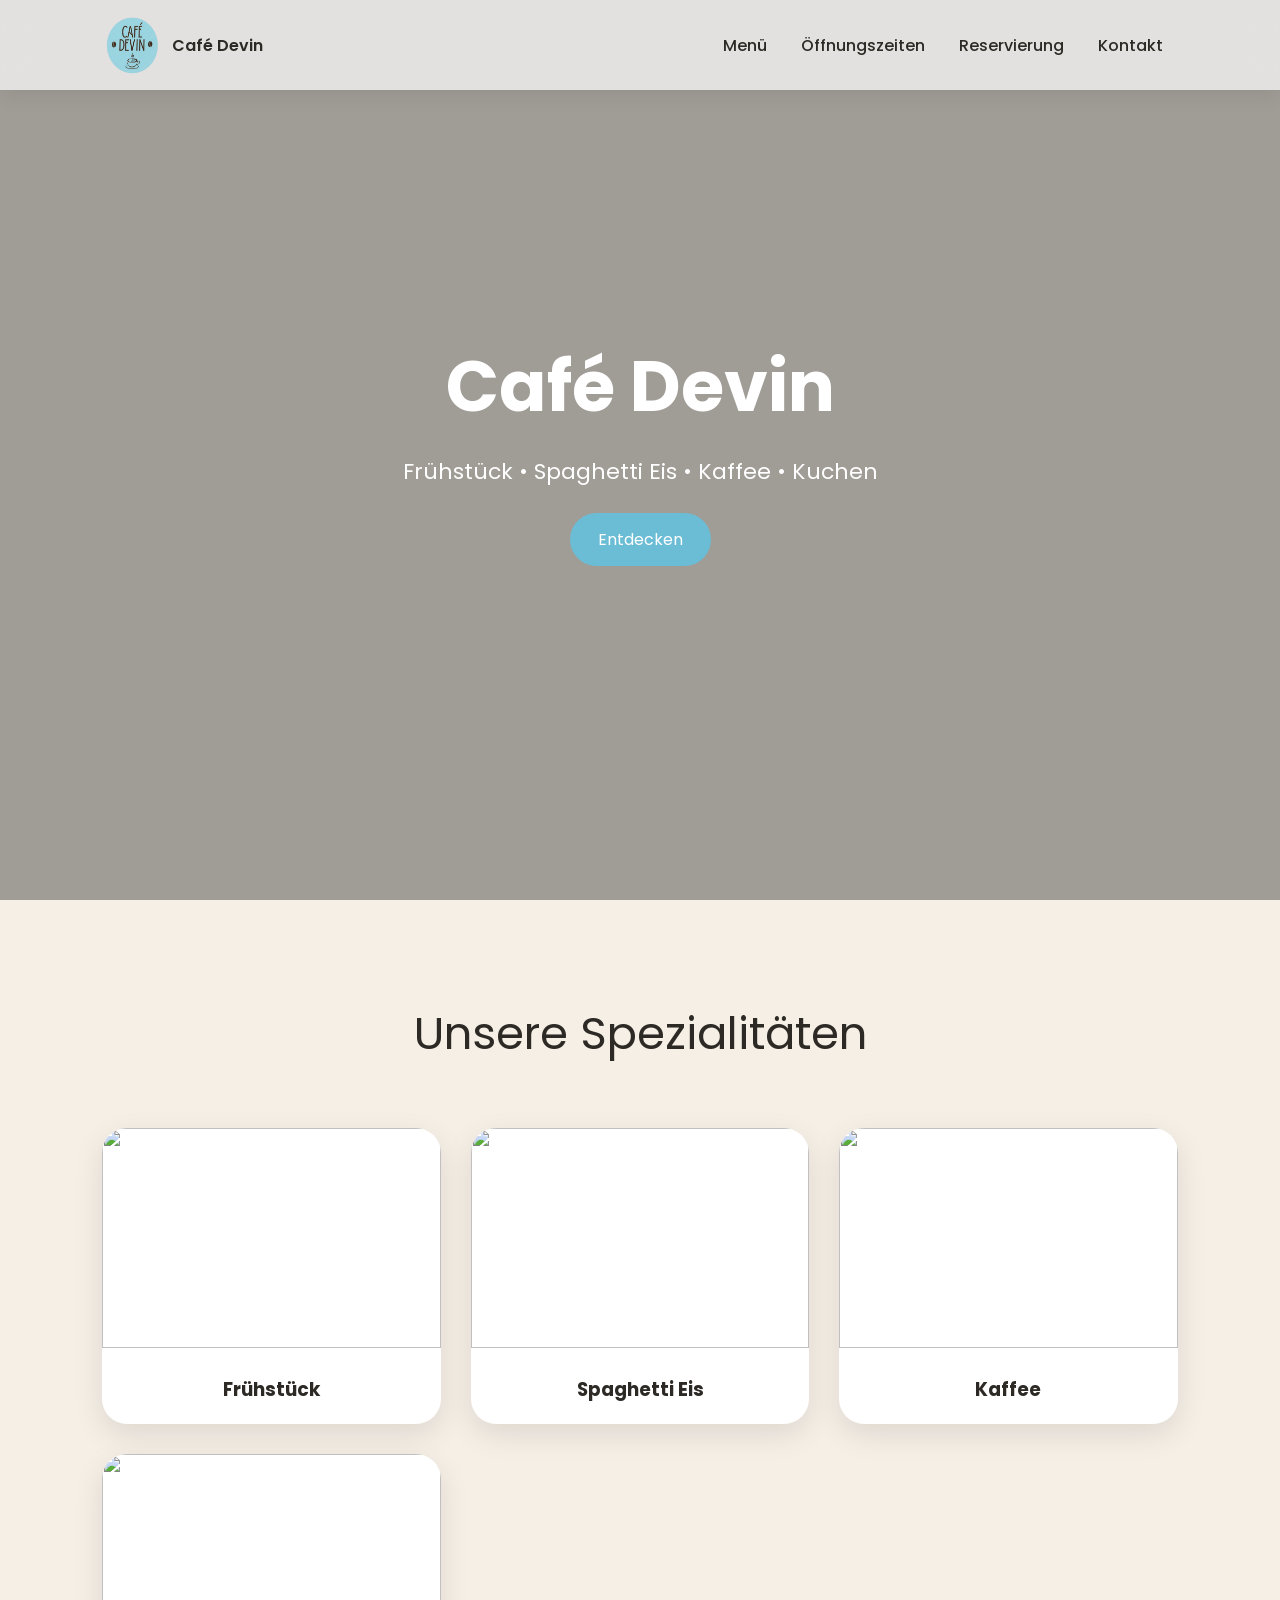
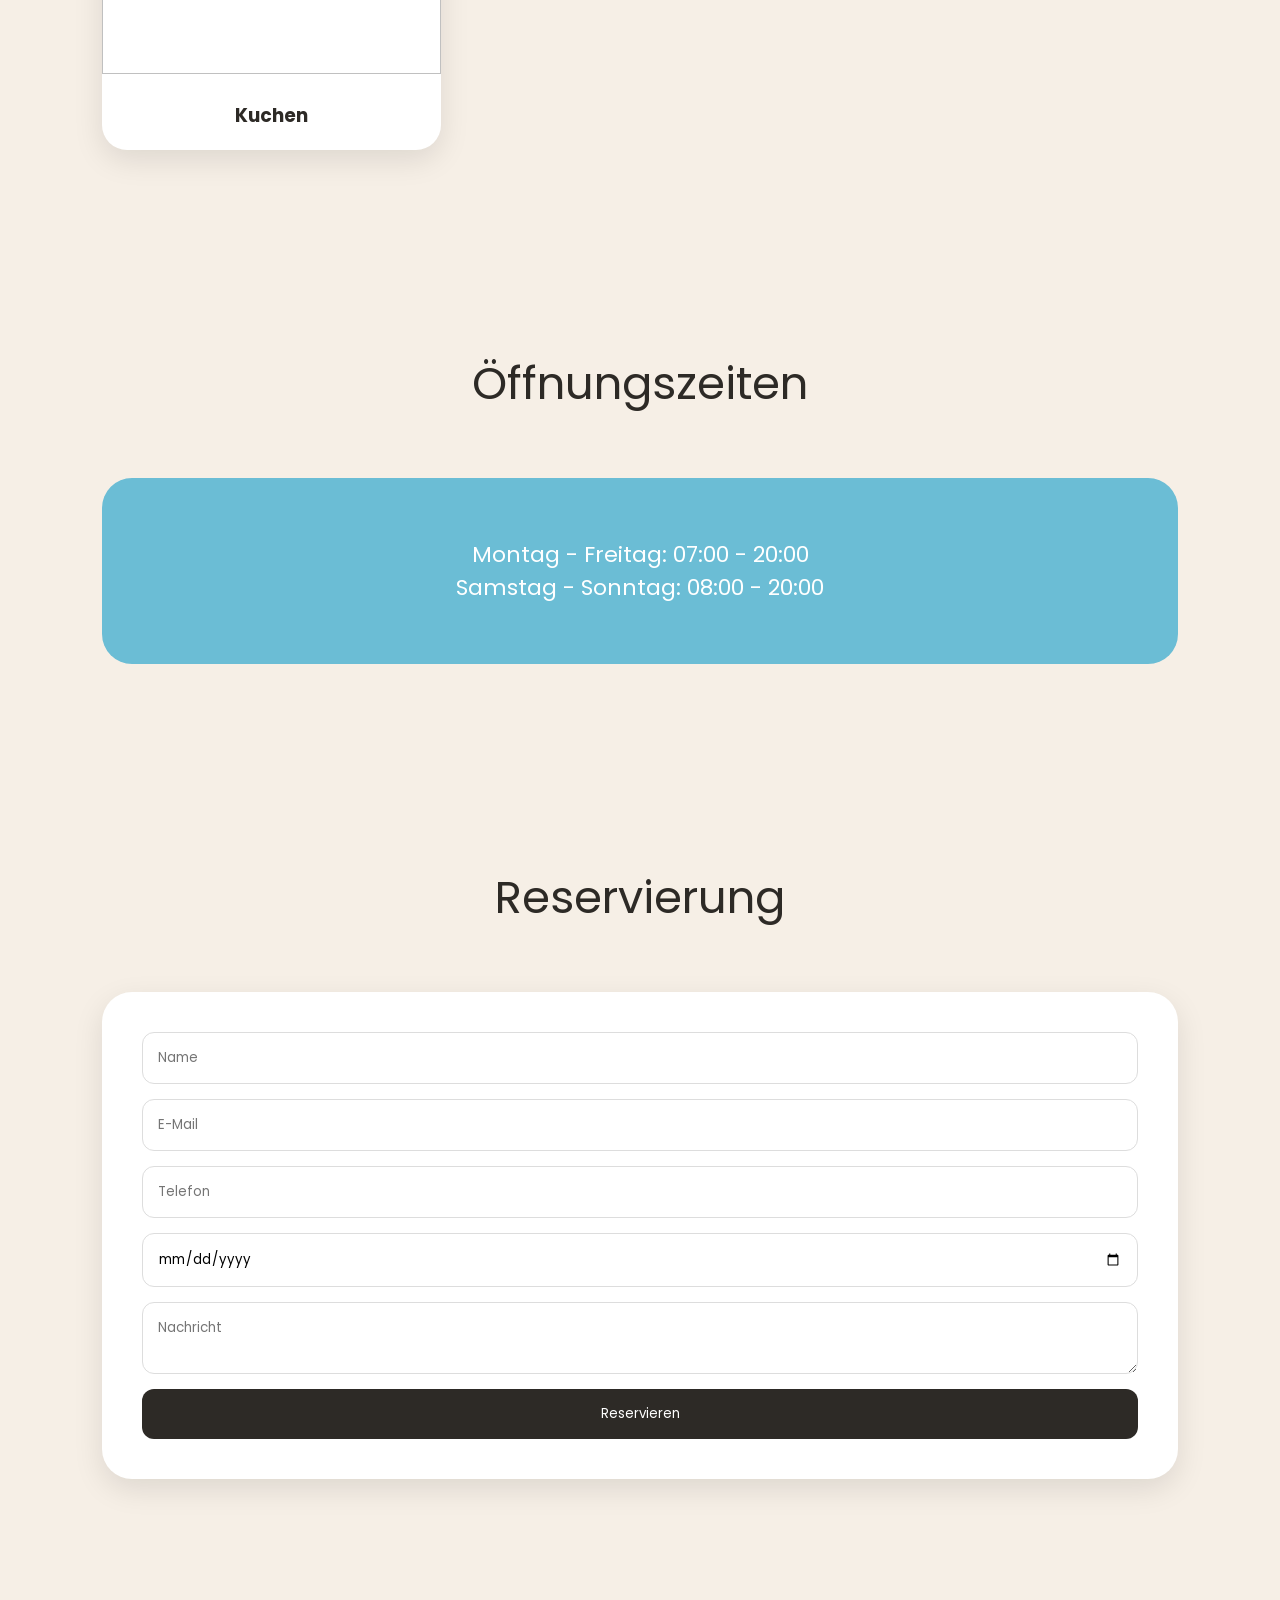
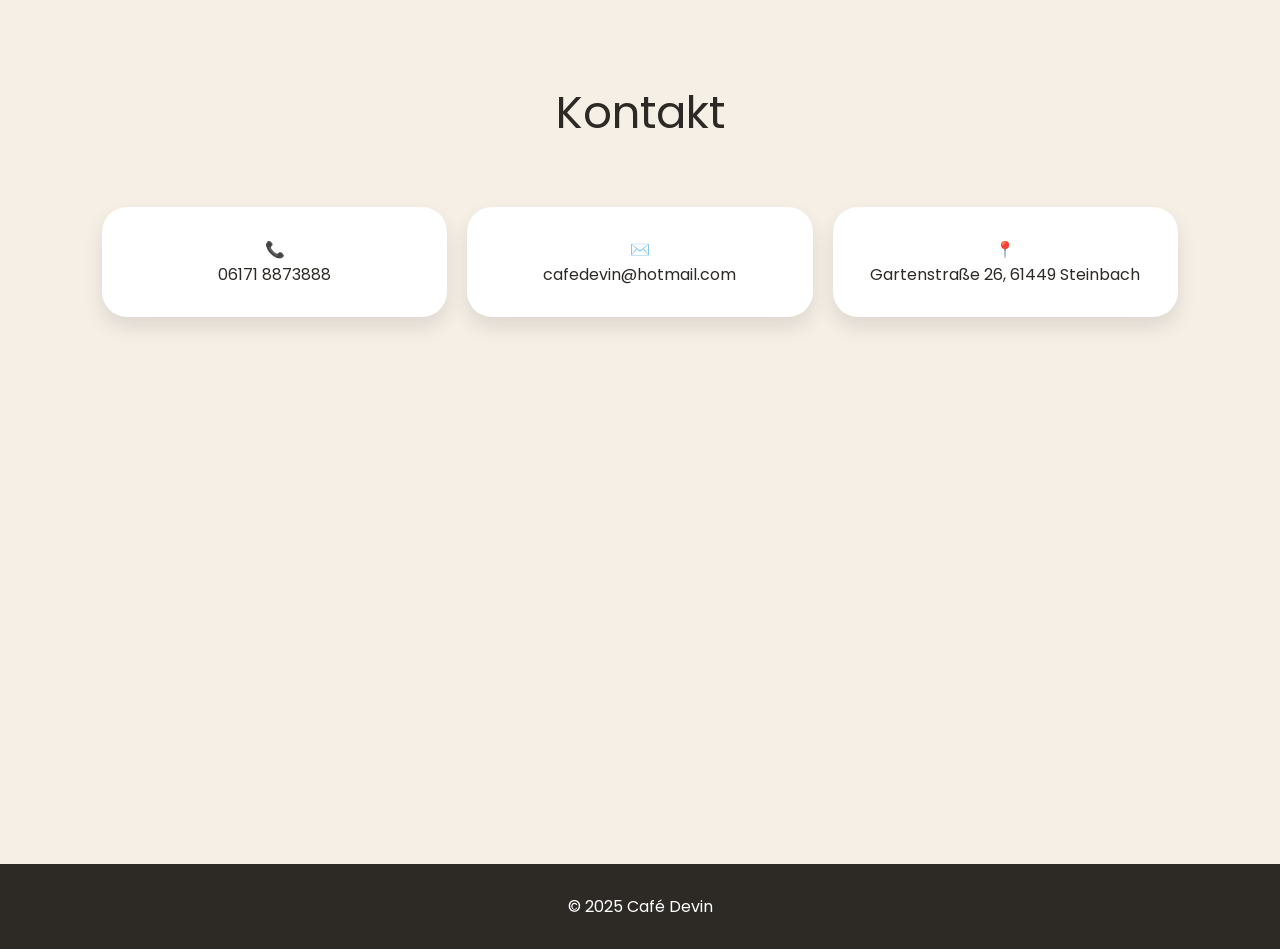
==== index.html @ 4740d6bf "index.html" ====
<!DOCTYPE html>
<html lang="de">
<head>
<meta charset="UTF-8">
<meta name="viewport" content="width=device-width, initial-scale=1.0">
<title>Café Devin</title>

<link href="https://fonts.googleapis.com/css2?family=Poppins:wght@300;400;600;700&display=swap" rel="stylesheet">

<style>

*{
margin:0;
padding:0;
box-sizing:border-box;
font-family:'Poppins',sans-serif;
scroll-behavior:smooth;
}

body{
background:#f6efe6;
color:#2d2a26;
}

/* NAVBAR */
nav{
position:fixed;
top:0;
width:100%;
background:rgba(255,255,255,0.7);
backdrop-filter:blur(12px);
display:flex;
justify-content:space-between;
align-items:center;
padding:15px 8%;
z-index:1000;
box-shadow:0 5px 20px rgba(0,0,0,0.08);
}

nav img{
width:60px;
height:60px;
border-radius:50%;
}

nav a{
margin:0 15px;
text-decoration:none;
color:#2d2a26;
font-weight:500;
}

nav a:hover{
color:#6bbdd5;
}

/* HERO */
.hero{
height:100vh;
background:
linear-gradient(rgba(0,0,0,0.35),rgba(0,0,0,0.35)),
url('https://images.unsplash.com/photo-1509042239860-f550ce710b93?q=80&w=1600');
background-size:cover;
background-position:center;
display:flex;
justify-content:center;
align-items:center;
text-align:center;
color:white;
padding:20px;
}

.hero h1{
font-size:70px;
}

.hero p{
font-size:22px;
margin-top:15px;
}

.hero button{
margin-top:25px;
padding:14px 28px;
border:none;
background:#6bbdd5;
color:white;
border-radius:30px;
cursor:pointer;
font-size:16px;
transition:0.3s;
}

.hero button:hover{
transform:scale(1.05);
background:white;
color:#2d2a26;
}

/* SECTIONS */
section{
padding:100px 8%;
}

.title{
text-align:center;
font-size:45px;
margin-bottom:60px;
}

/* MENU */
.menu{
display:grid;
grid-template-columns:repeat(auto-fit,minmax(250px,1fr));
gap:30px;
}

.card{
background:white;
border-radius:25px;
overflow:hidden;
box-shadow:0 10px 30px rgba(0,0,0,0.1);
transition:0.4s;
}

.card:hover{
transform:translateY(-10px);
}

.card img{
width:100%;
height:220px;
object-fit:cover;
}

.card h3{
padding:20px;
text-align:center;
}

/* HOURS */
.hours{
background:#6bbdd5;
color:white;
padding:60px;
border-radius:30px;
text-align:center;
font-size:22px;
}

/* RESERVATION */
form{
background:white;
padding:40px;
border-radius:30px;
box-shadow:0 10px 30px rgba(0,0,0,0.1);
display:grid;
gap:15px;
}

input,textarea{
padding:15px;
border-radius:12px;
border:1px solid #ddd;
}

button{
padding:15px;
border:none;
background:#2d2a26;
color:white;
border-radius:12px;
cursor:pointer;
}

/* CONTACT */
.contact{
display:grid;
grid-template-columns:repeat(auto-fit,minmax(200px,1fr));
gap:20px;
text-align:center;
}

.box{
background:white;
padding:30px;
border-radius:25px;
box-shadow:0 10px 20px rgba(0,0,0,0.1);
}

/* MAP */
iframe{
width:100%;
height:350px;
border:none;
border-radius:25px;
margin-top:40px;
}

/* FOOTER */
footer{
text-align:center;
padding:30px;
background:#2d2a26;
color:white;
margin-top:50px;
}

</style>
</head>

<body>

<!-- NAV -->
<nav>
<div style="display:flex;align-items:center;gap:10px;">
  <img src="logo.png" alt="logo">
  <span style="font-weight:600;">Café Devin</span>
</div>
<div>
<a href="#menu">Menü</a>
<a href="#hours">Öffnungszeiten</a>
<a href="#reservation">Reservierung</a>
<a href="#contact">Kontakt</a>
</div>
</nav>

<!-- HERO -->
<div class="hero">
<div>
<h1>Café Devin</h1>
<p>Frühstück • Spaghetti Eis • Kaffee • Kuchen</p>
<button onclick="document.getElementById('menu').scrollIntoView()">Entdecken</button>
</div>
</div>

<!-- MENU -->
<section id="menu">
<div class="title">Unsere Spezialitäten</div>

<div class="menu">

<div class="card">
<img src="https://images.unsplash.com/photo-1504754524776-8f4f37790ca0">
<h3>Frühstück</h3>
</div>

<div class="card">
<img src="https://images.unsplash.com/photo-1570197788417-0e82375c9371">
<h3>Spaghetti Eis</h3>
</div>

<div class="card">
<img src="https://images.unsplash.com/photo-1495474472287-4d71bcdd2085">
<h3>Kaffee</h3>
</div>

<div class="card">
<img src="https://images.unsplash.com/photo-1551024601-bec78aea704b">
<h3>Kuchen</h3>
</div>

</div>
</section>

<!-- HOURS -->
<section id="hours">
<div class="title">Öffnungszeiten</div>
<div class="hours">
Montag - Freitag: 07:00 - 20:00<br>
Samstag - Sonntag: 08:00 - 20:00
</div>
</section>

<!-- RESERVATION -->
<section id="reservation">
<div class="title">Reservierung</div>

<form action="mailto:cafedevin@hotmail.com">
<input placeholder="Name">
<input placeholder="E-Mail">
<input placeholder="Telefon">
<input type="date">
<textarea placeholder="Nachricht"></textarea>
<button>Reservieren</button>
</form>
</section>

<!-- CONTACT -->
<section id="contact">
<div class="title">Kontakt</div>

<div class="contact">
<div class="box">📞<br>06171 8873888</div>
<div class="box">✉️<br>cafedevin@hotmail.com</div>
<div class="box">📍<br>Gartenstraße 26, 61449 Steinbach</div>
</div>

<iframe src="https://maps.google.com/maps?q=steinbach%20gartenstraße%2026&t=&z=15&output=embed"></iframe>

</section>

<footer>
© 2025 Café Devin
</footer>

</body>
</html>
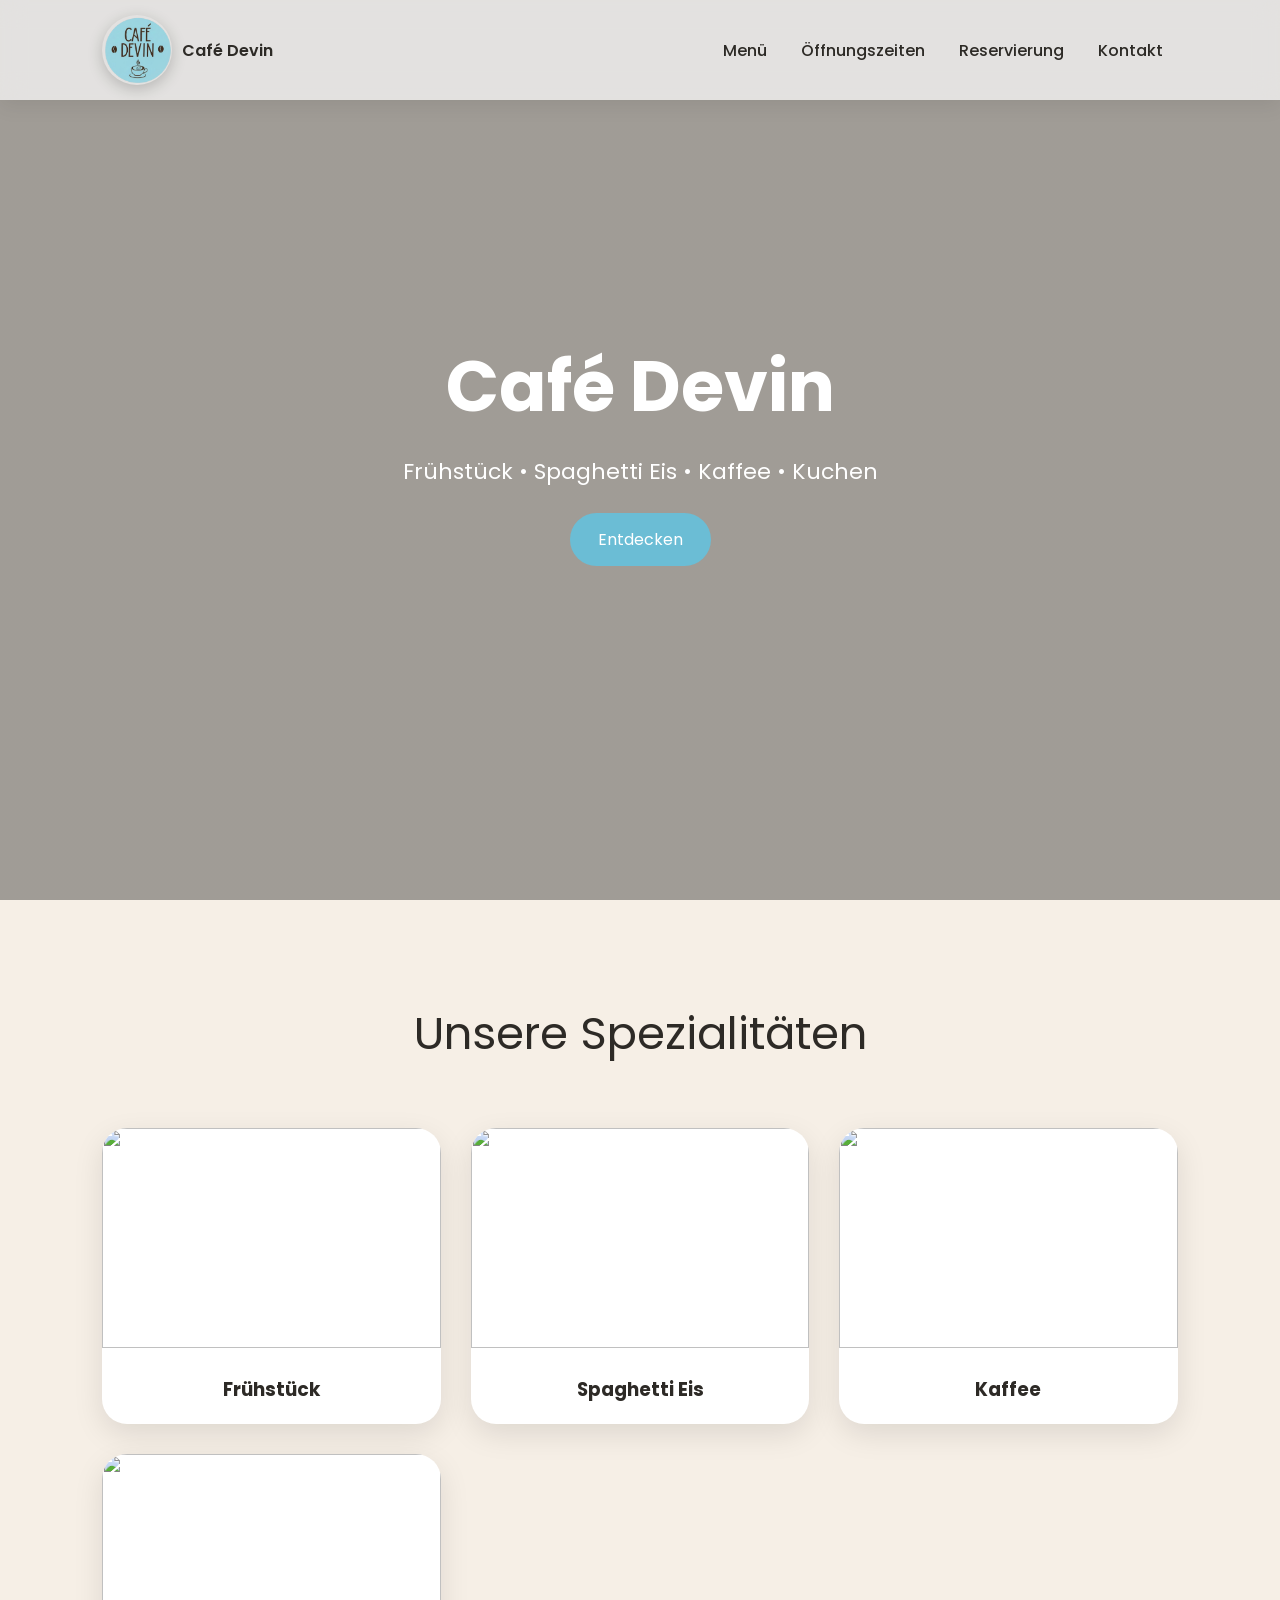
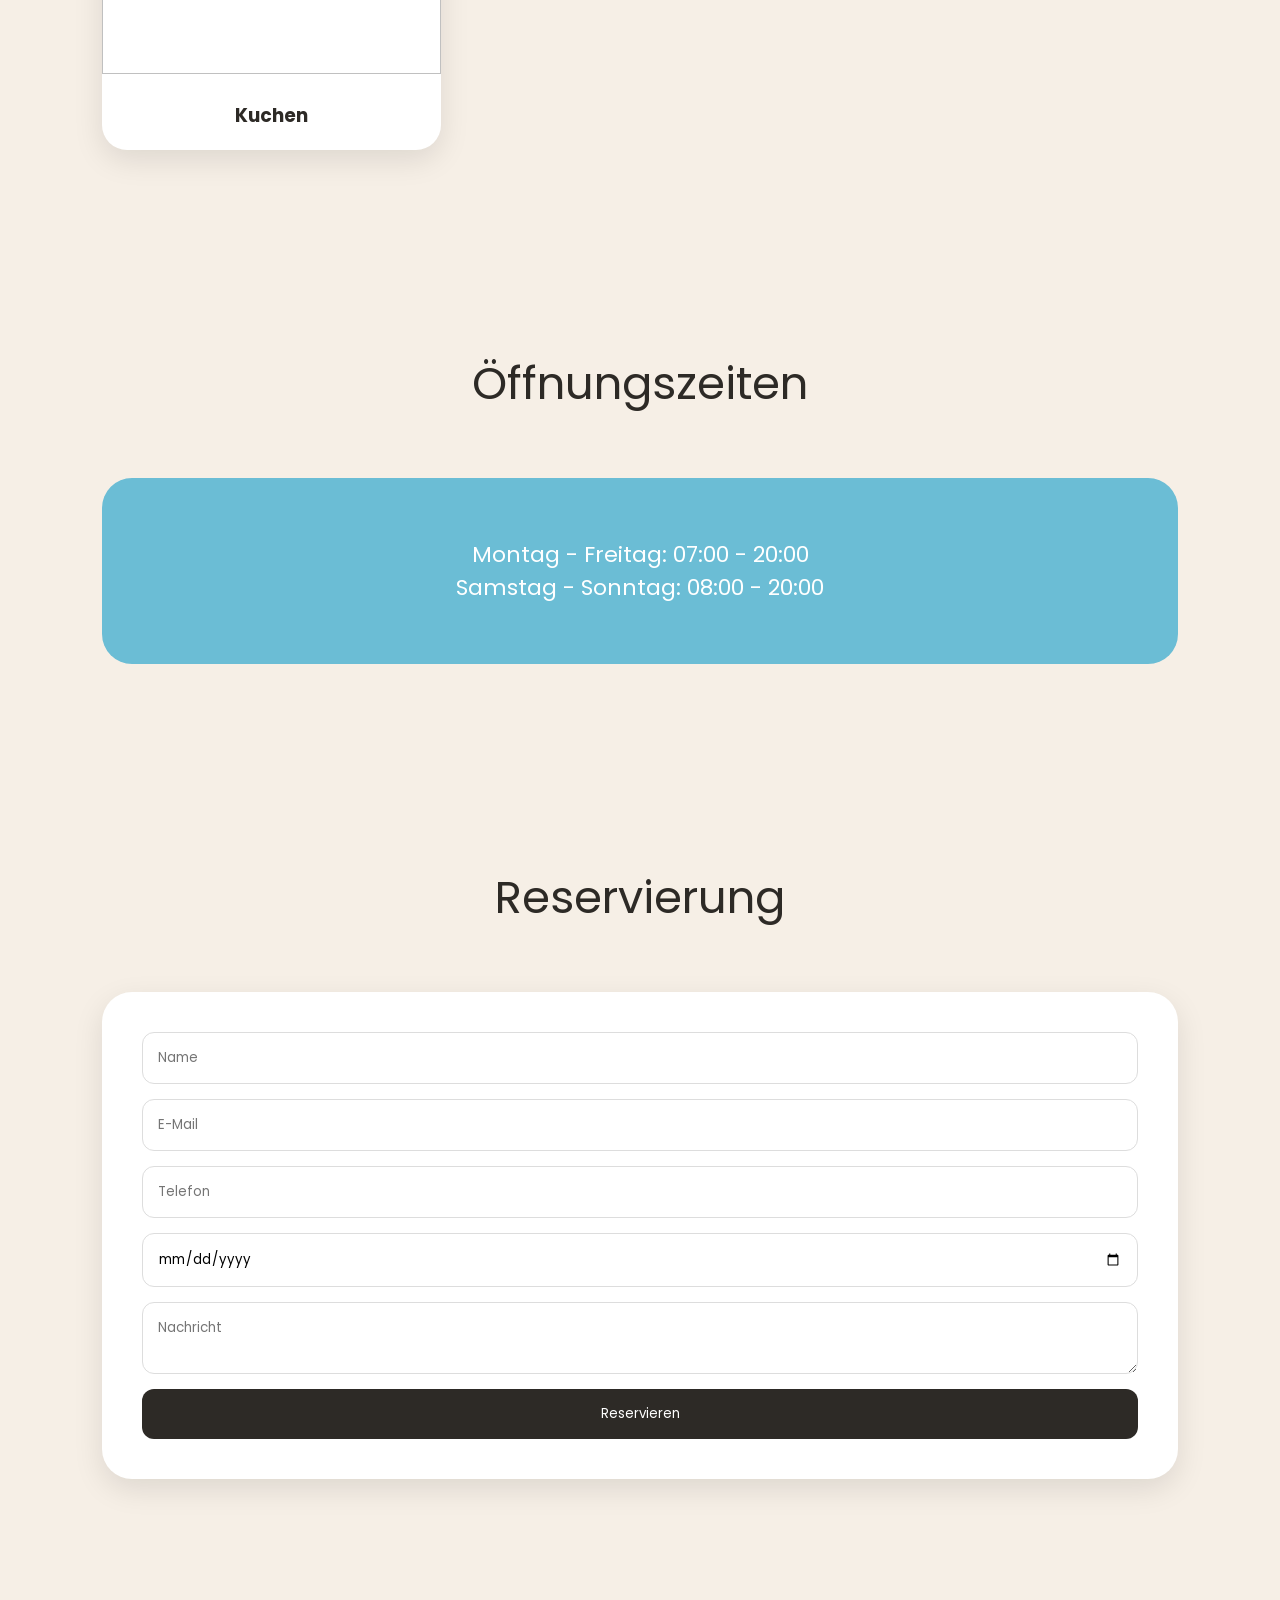
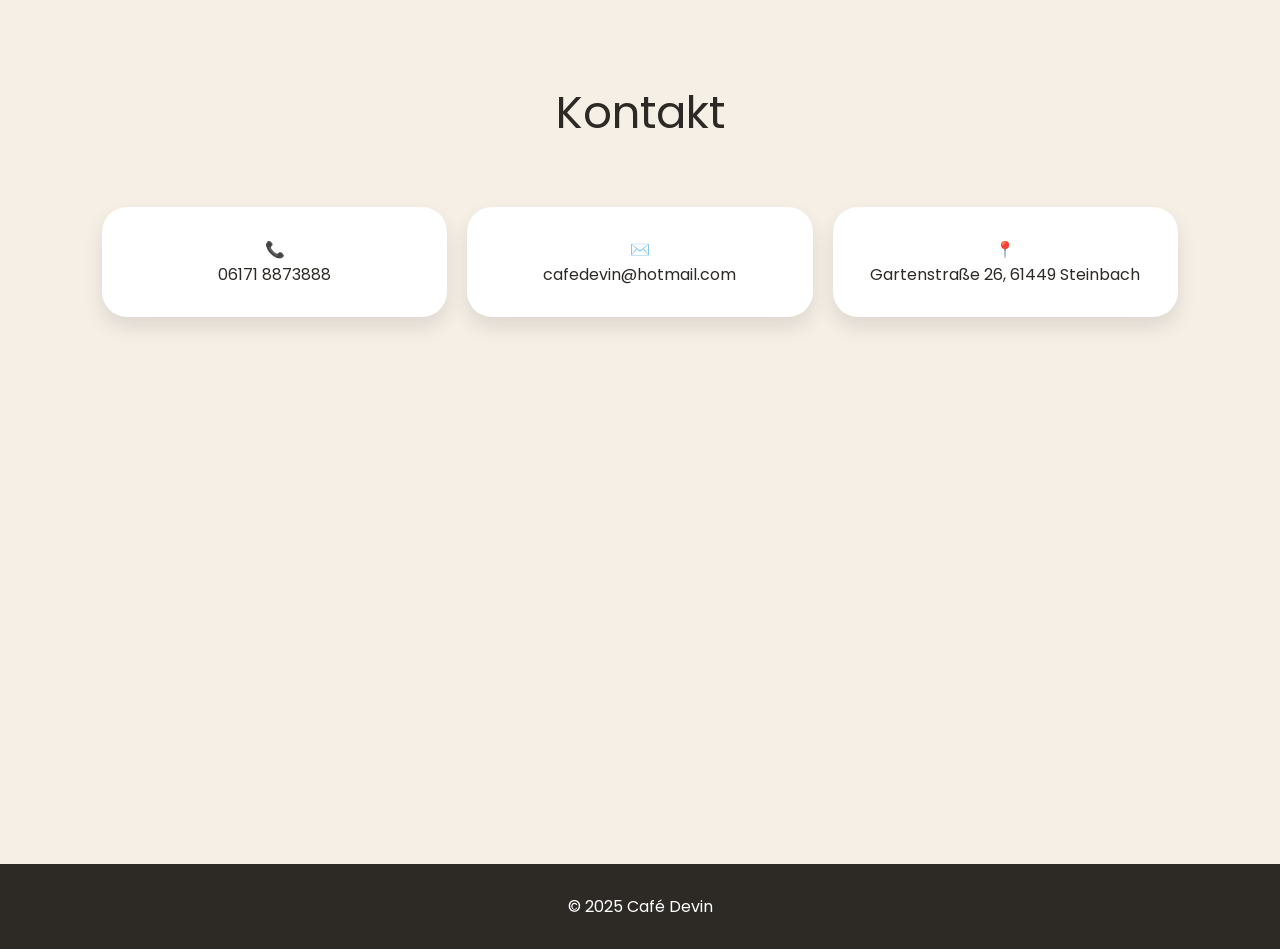
==== commit c59e5c9d: "index.html" ====
--- a/index.html
+++ b/index.html
@@ -38,9 +38,16 @@
 }
 
 nav img{
-width:60px;
-height:60px;
+width:70px;
+height:70px;
 border-radius:50%;
+object-fit:cover;
+box-shadow:0 4px 15px rgba(0,0,0,0.2);
+transition:0.3s;
+}
+
+nav img:hover{
+transform:scale(1.1);
 }
 
 nav a{
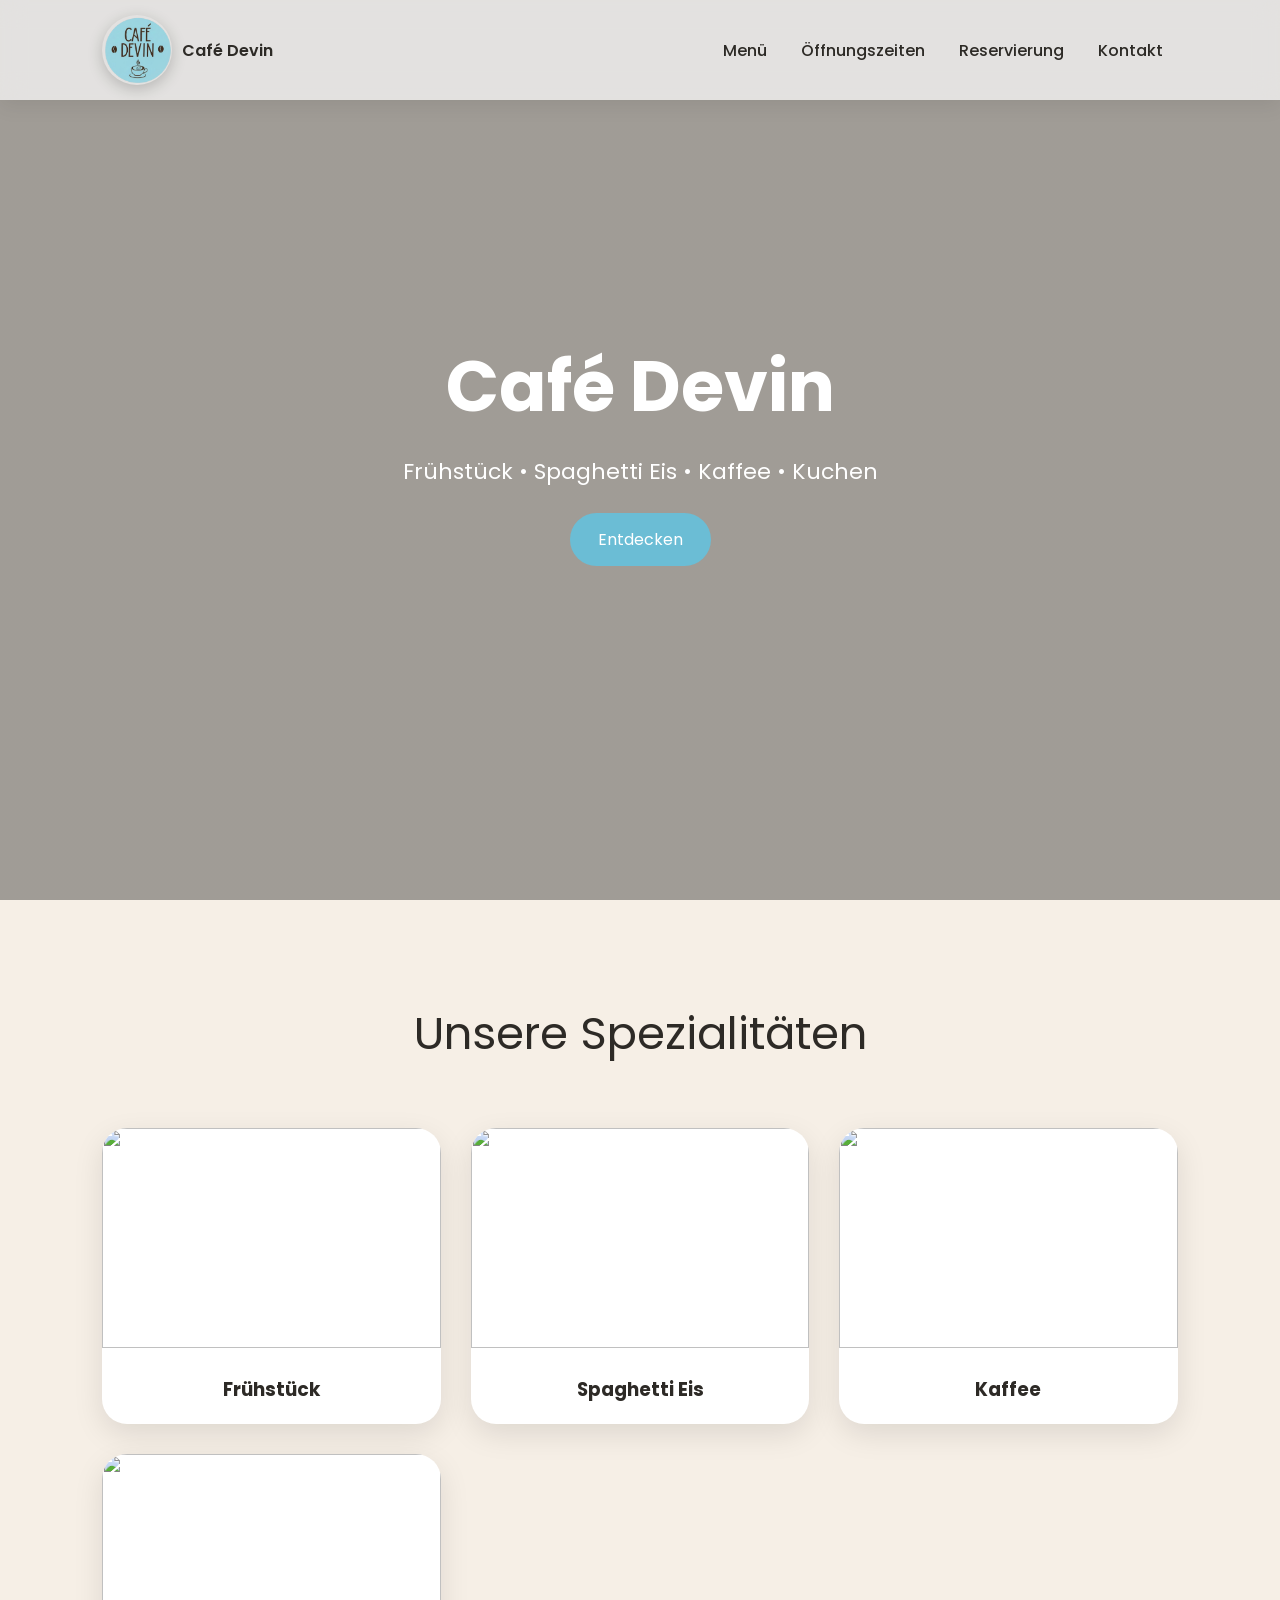
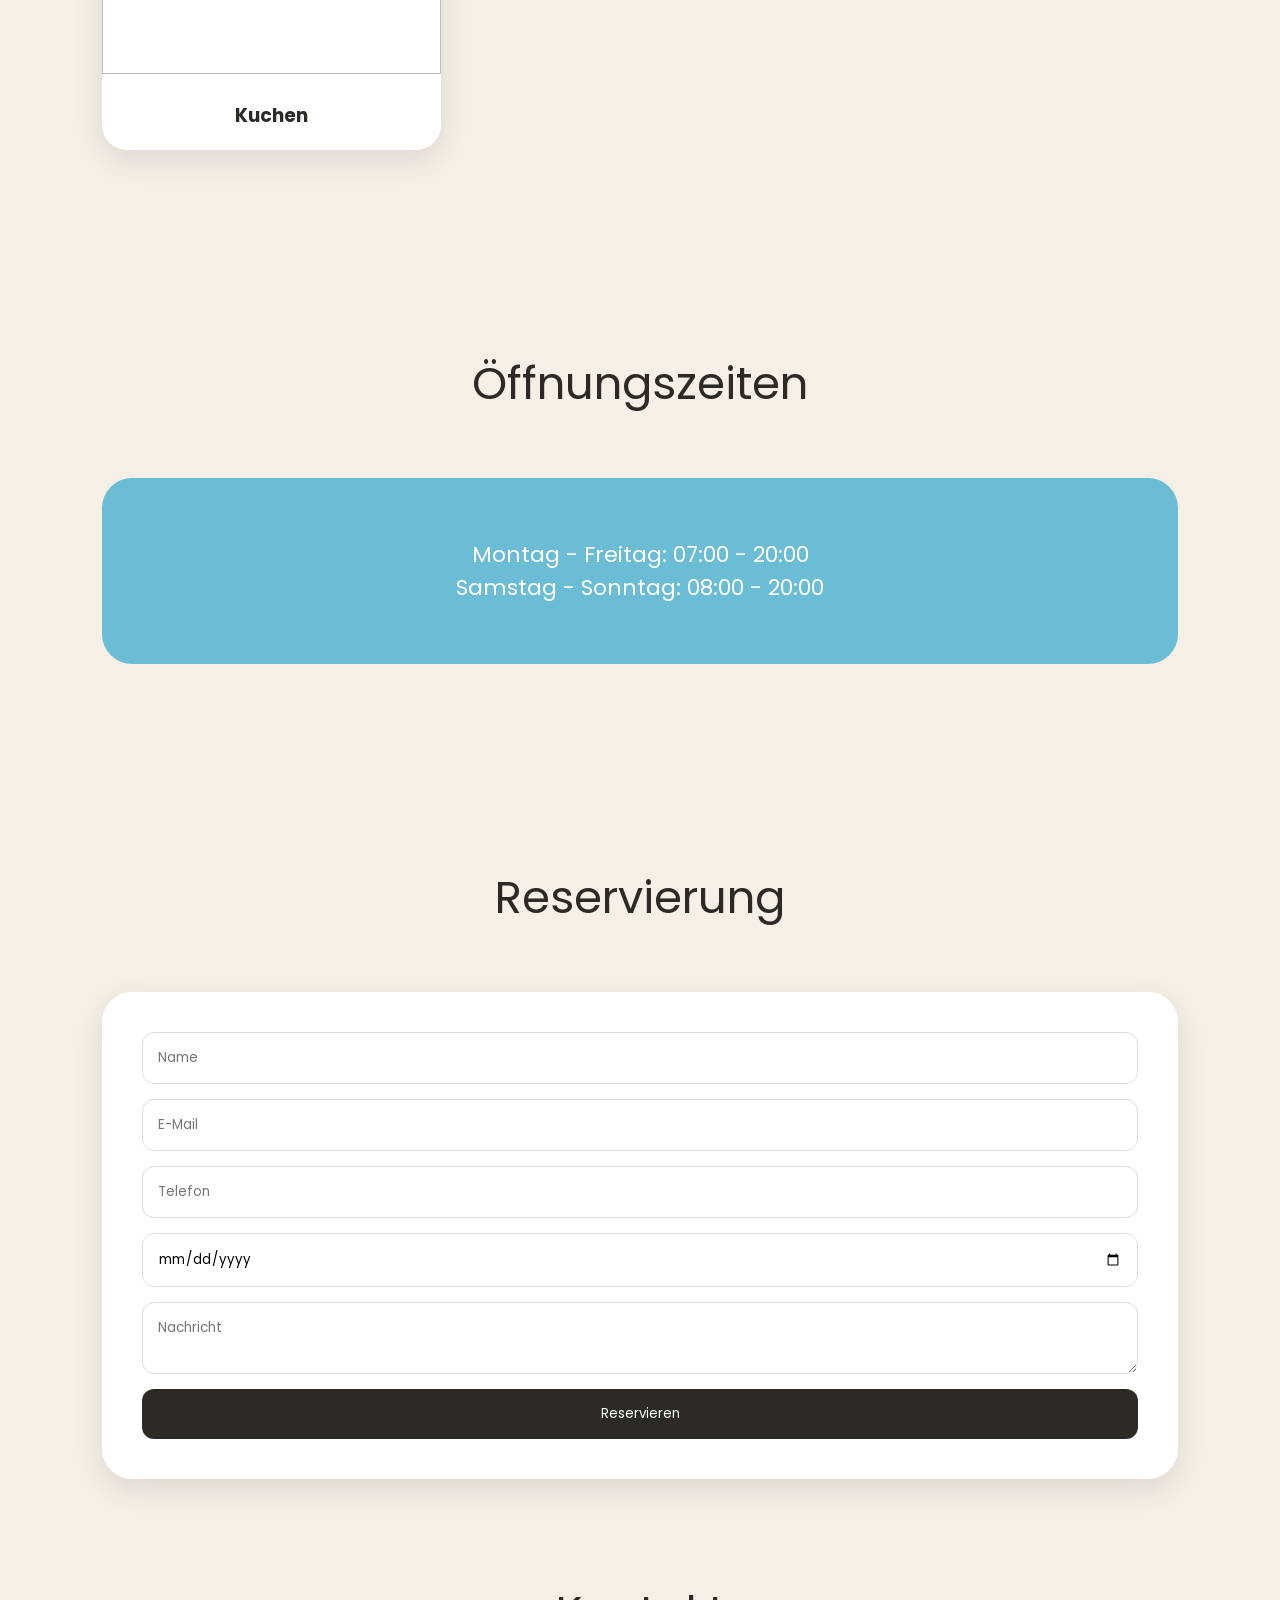
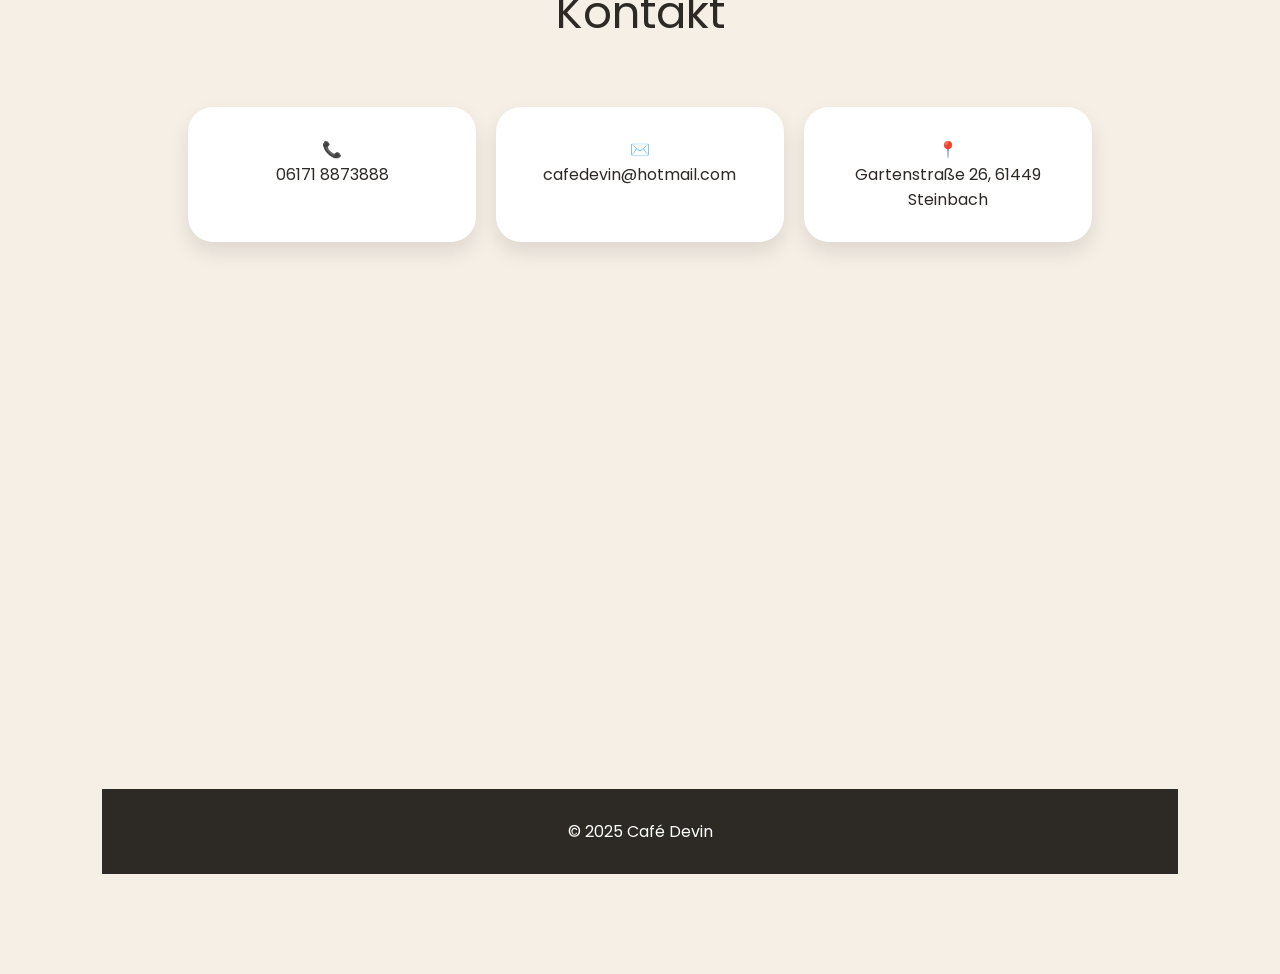
==== commit d04d3a2a: "index.html" ====
--- a/index.html
+++ b/index.html
@@ -283,15 +283,17 @@
 <section id="reservation">
 <div class="title">Reservierung</div>
 
-<form action="mailto:cafedevin@hotmail.com">
-<input placeholder="Name">
-<input placeholder="E-Mail">
-<input placeholder="Telefon">
-<input type="date">
-<textarea placeholder="Nachricht"></textarea>
-<button>Reservieren</button>
+<form action="https://formspree.io/f/mgoqyvkb" method="POST">
+
+<input name="name" placeholder="Name" required>
+<input name="email" placeholder="E-Mail" required>
+<input name="phone" placeholder="Telefon">
+<input type="date" name="date">
+<textarea name="message" placeholder="Nachricht"></textarea>
+
+<button type="submit">Reservieren</button>
+
 </form>
-</section>
 
 <!-- CONTACT -->
 <section id="contact">
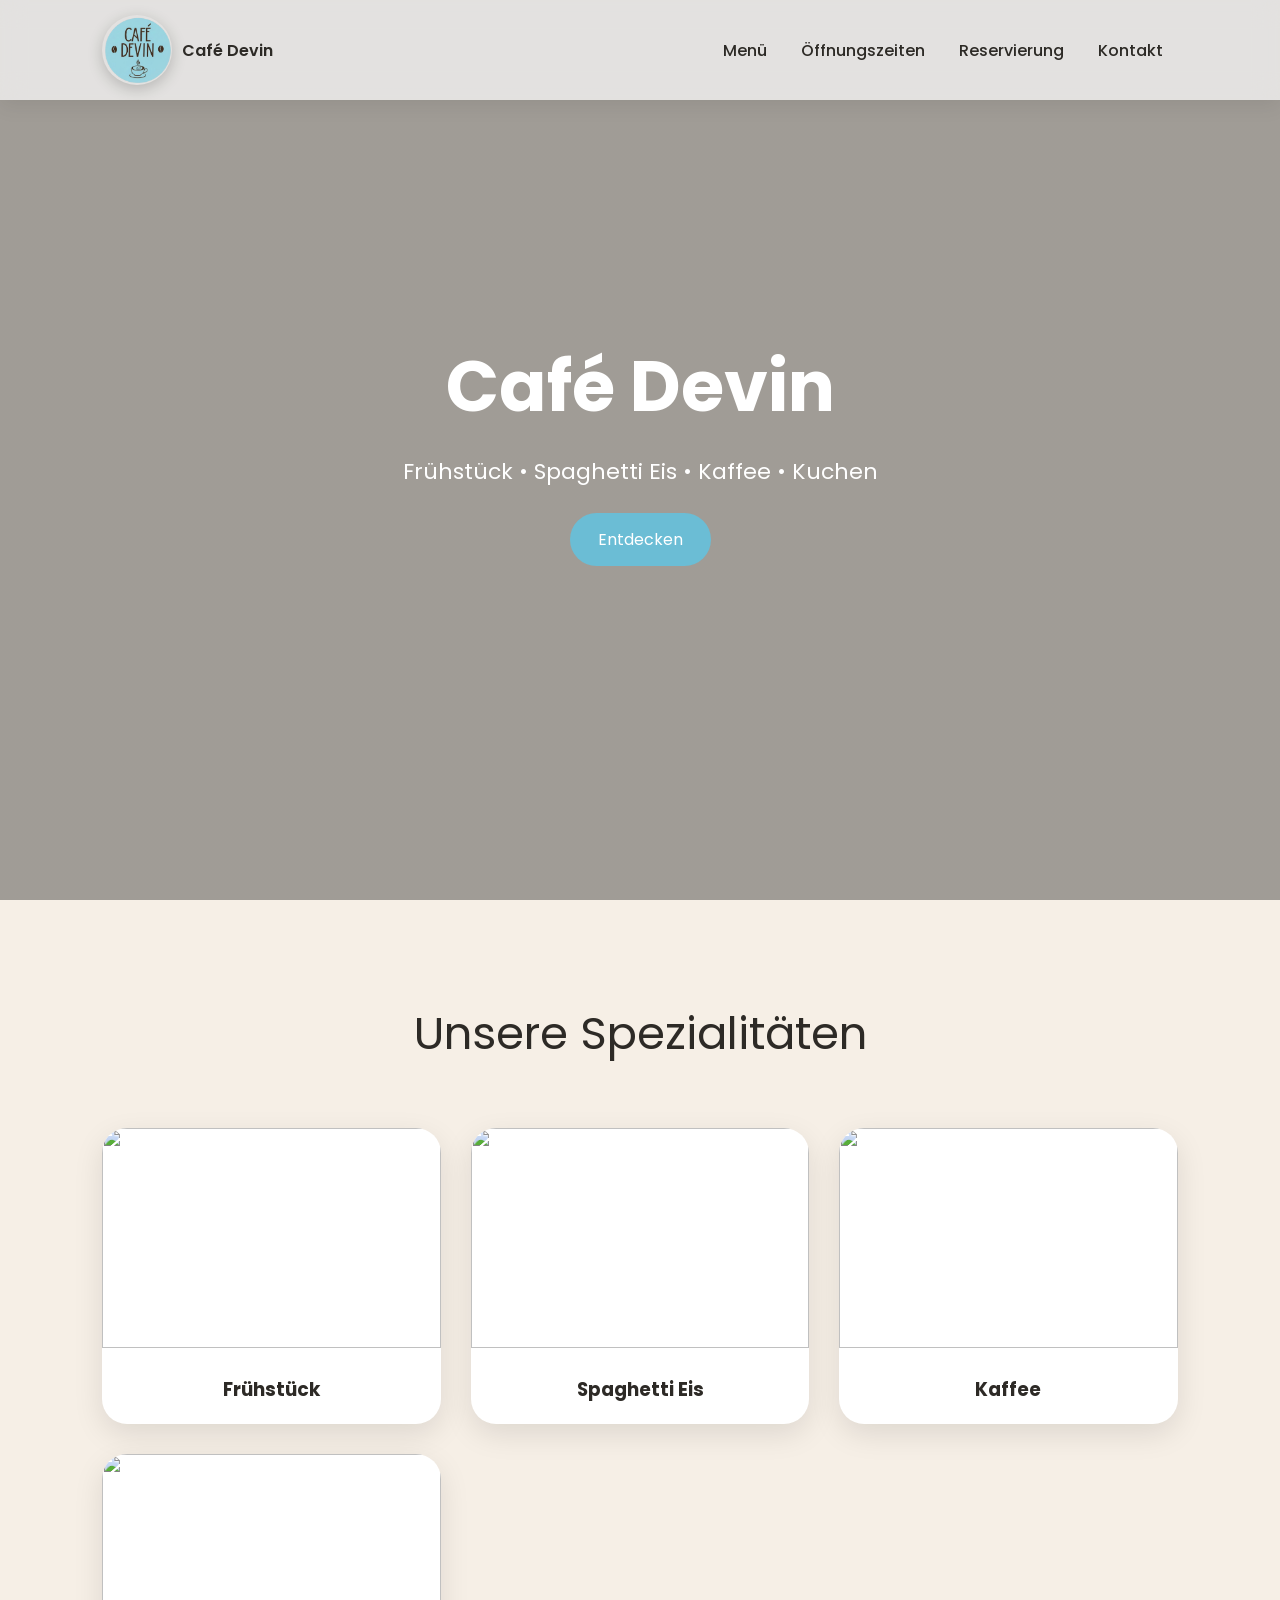
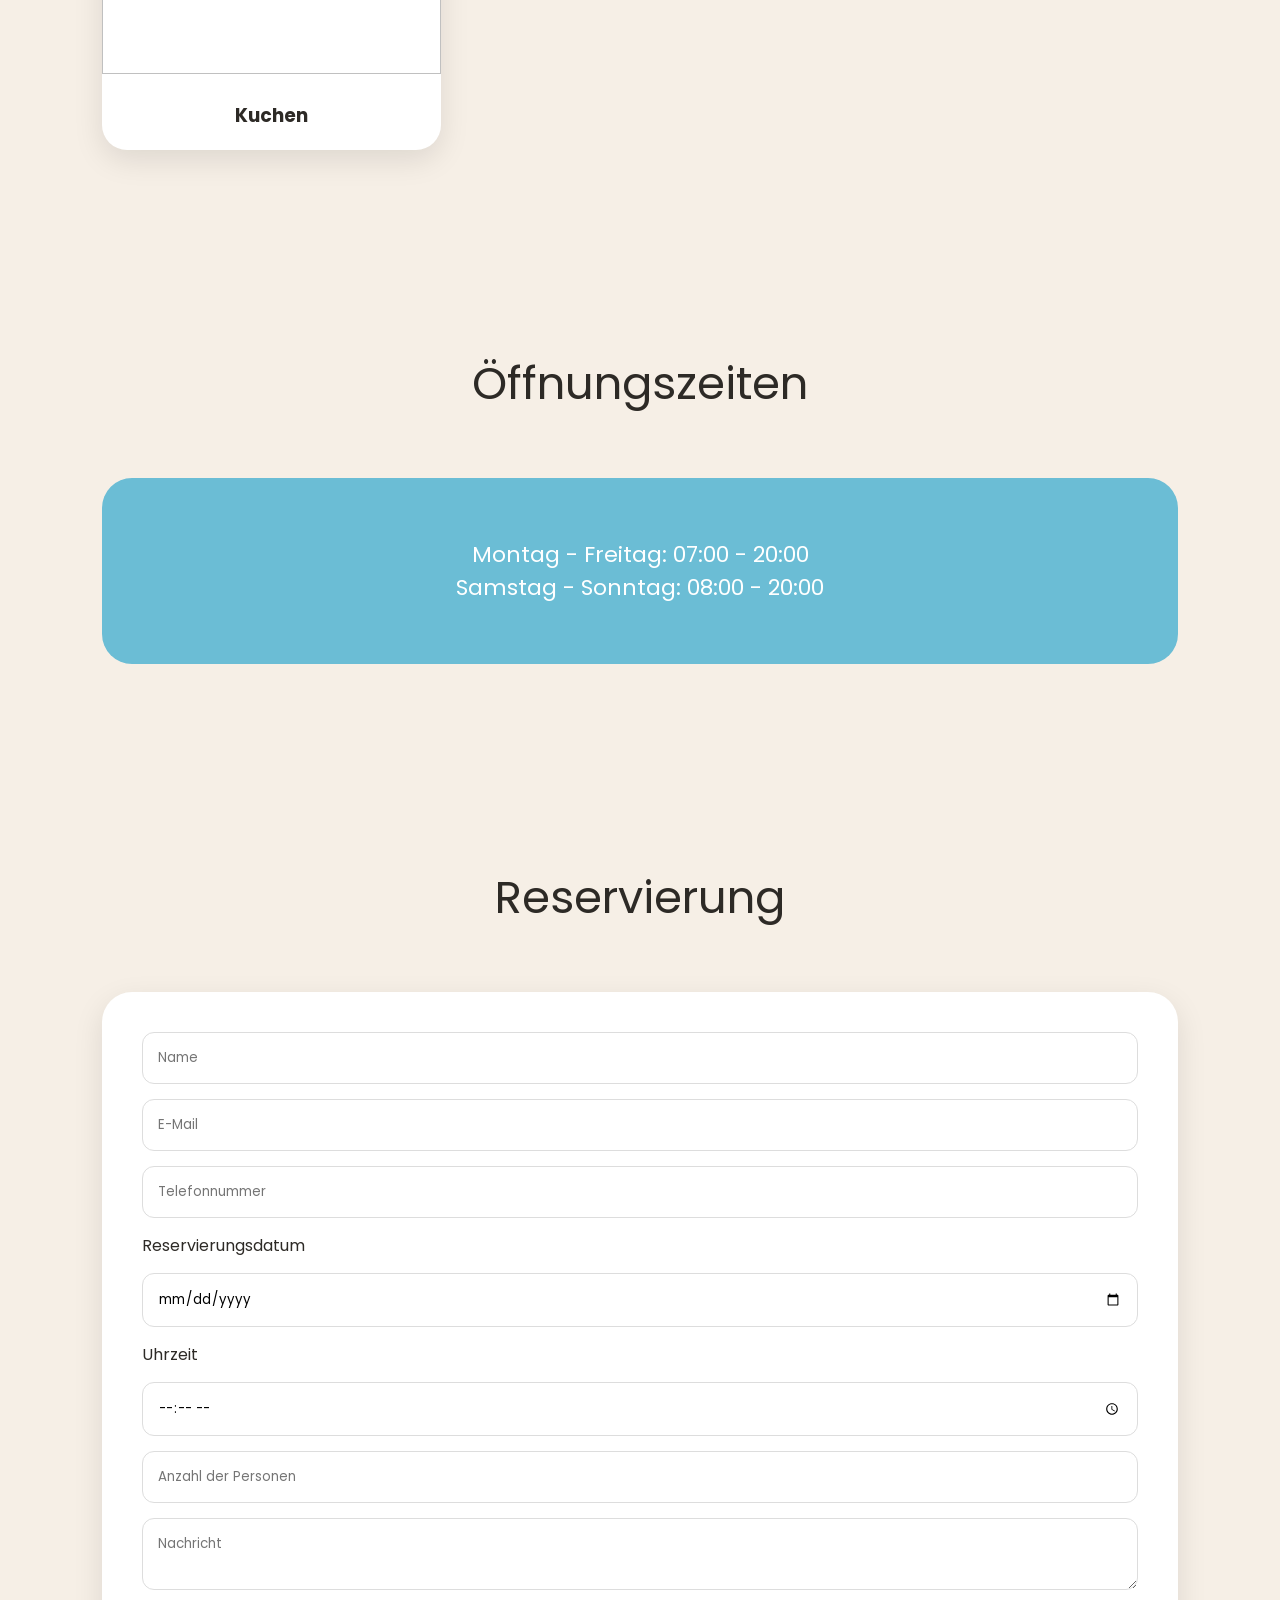
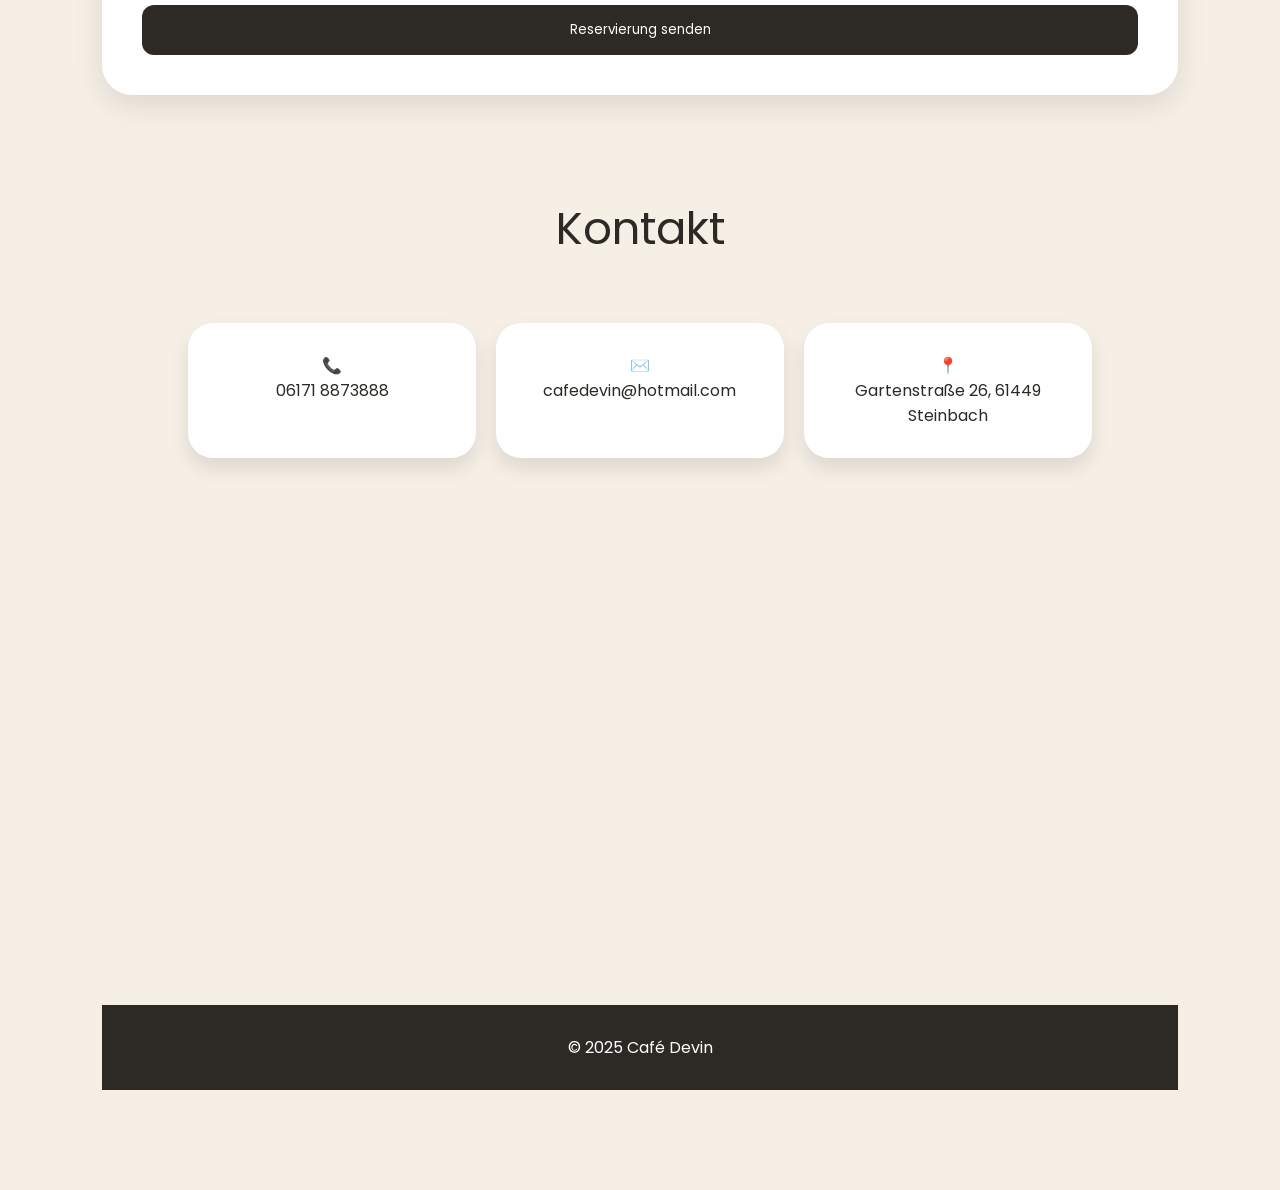
==== commit b7bfd7ed: "index.html" ====
--- a/index.html
+++ b/index.html
@@ -287,12 +287,22 @@
 
 <input name="name" placeholder="Name" required>
 <input name="email" placeholder="E-Mail" required>
-<input name="phone" placeholder="Telefon">
-<input type="date" name="date">
+<input name="phone" placeholder="Telefonnummer">
+
+<label>Reservierungsdatum</label>
+<input type="date" name="date" required>
+
+<label>Uhrzeit</label>
+<input type="time" name="time">
+
+<input type="number" name="persons" placeholder="Anzahl der Personen" min="1" max="20">
+
 <textarea name="message" placeholder="Nachricht"></textarea>
 
-<button type="submit">Reservieren</button>
-
+<button type="submit">Reservierung senden</button>
+
+</form>
+  
 </form>
 
 <!-- CONTACT -->
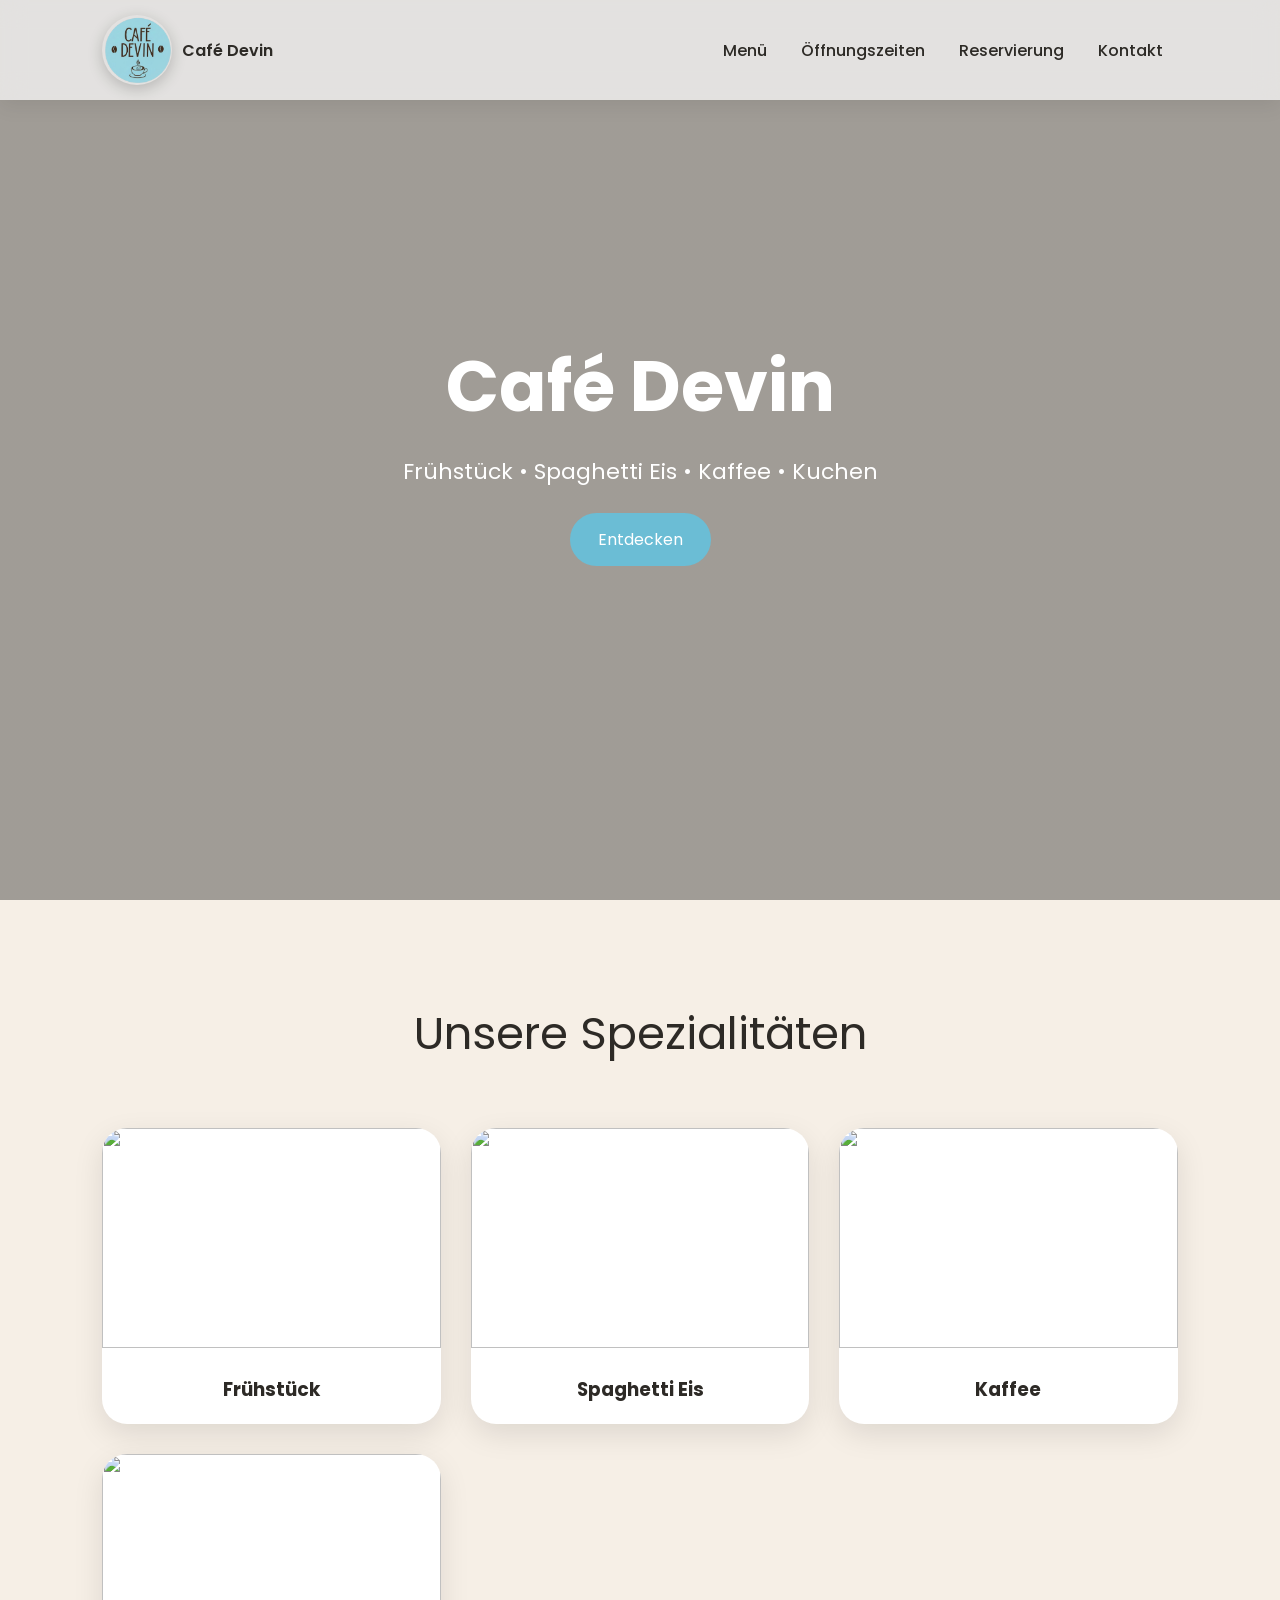
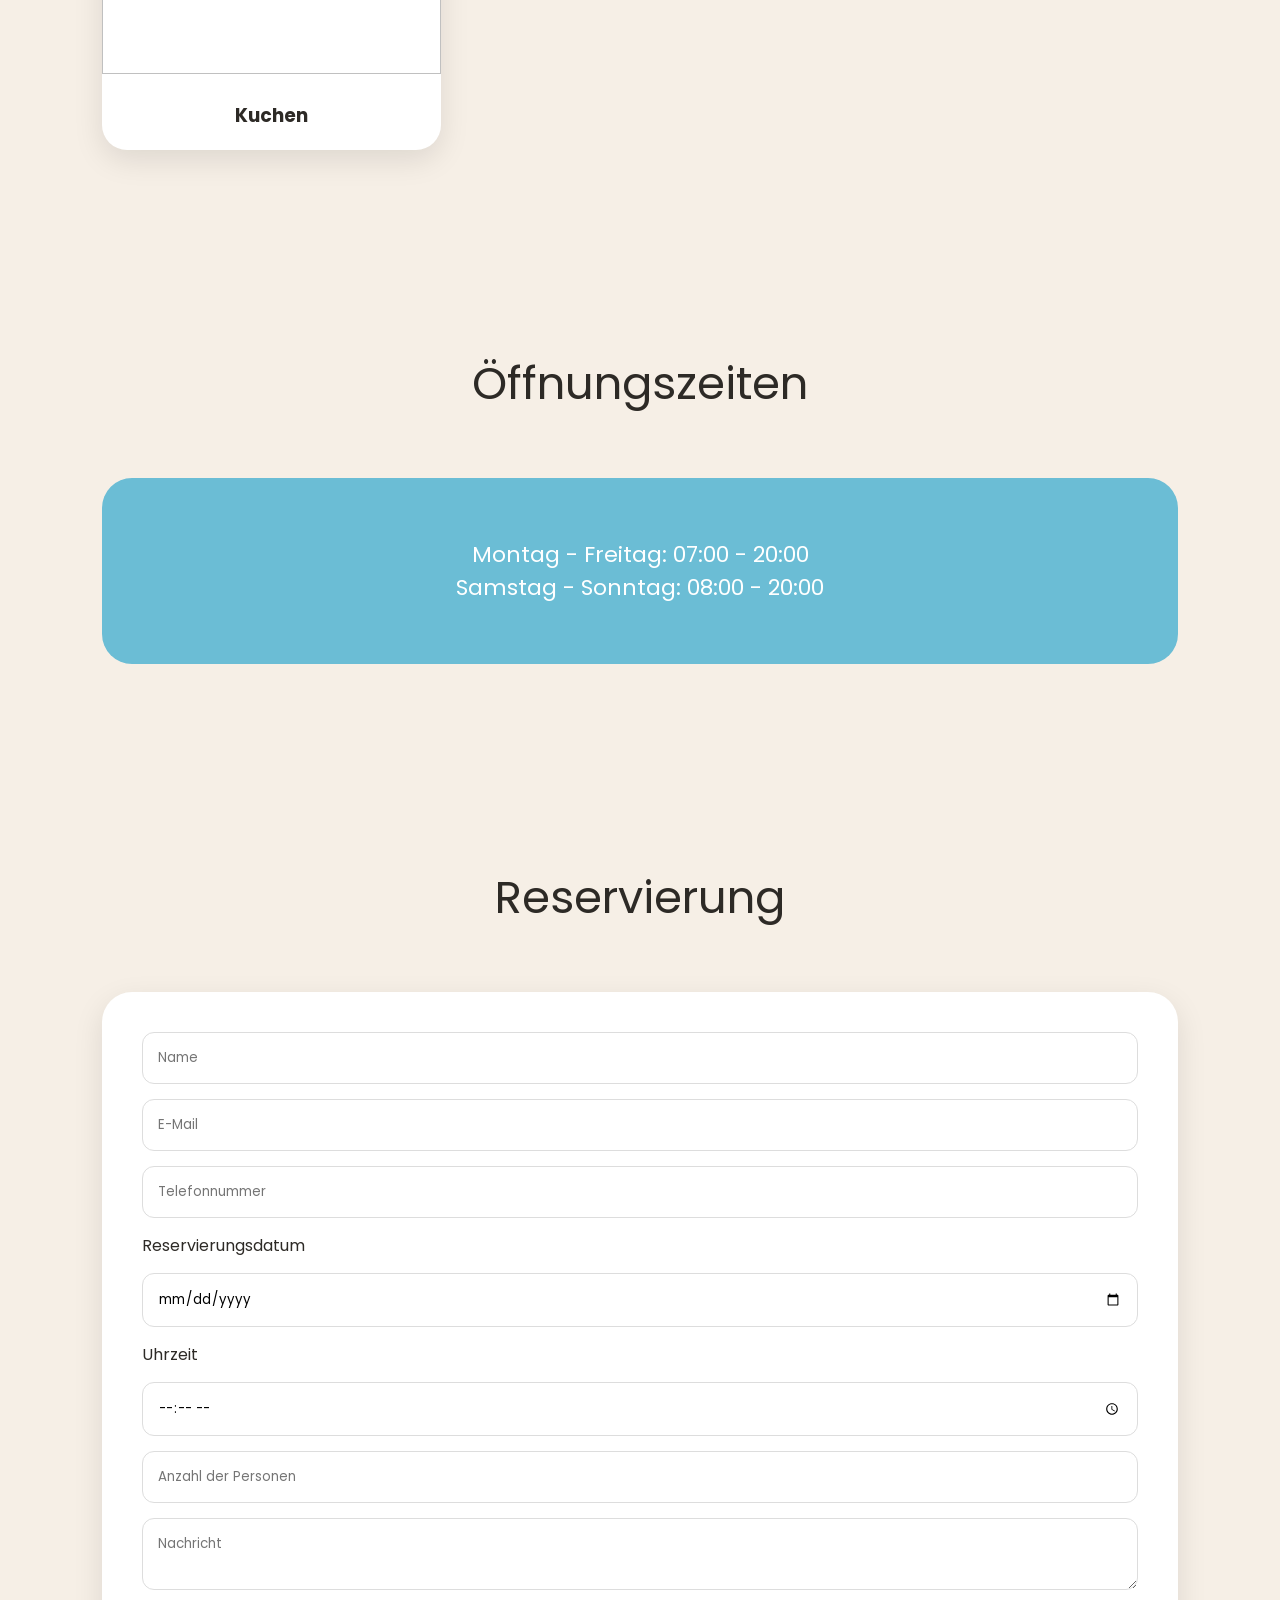
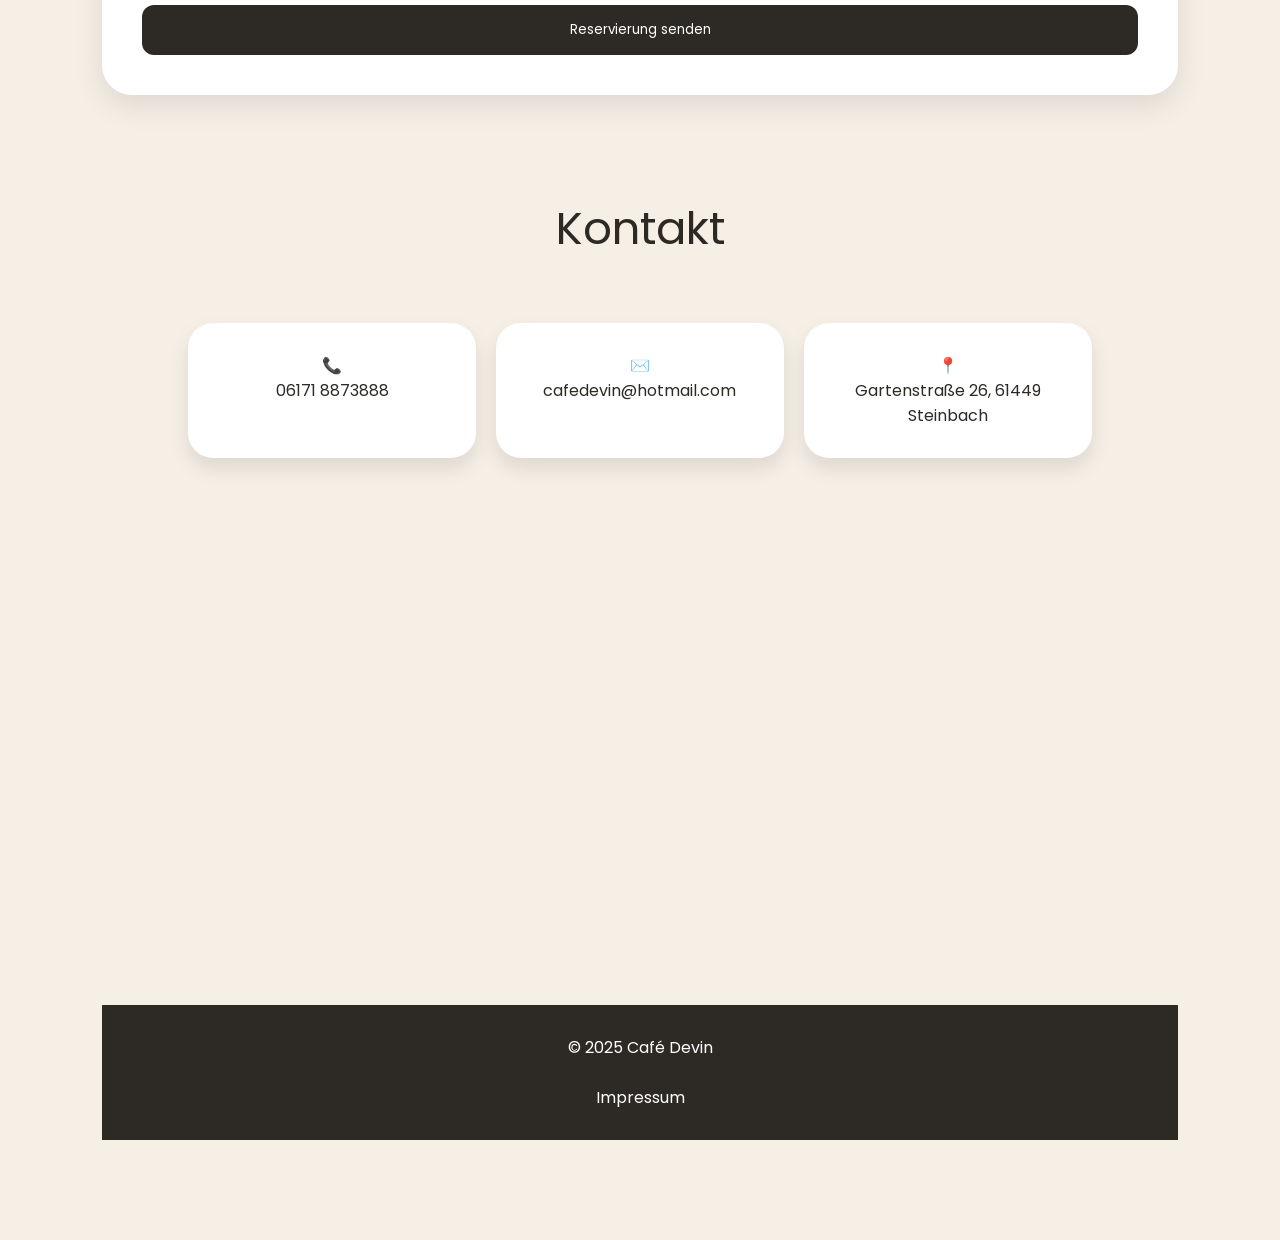
==== commit abb0b54d: "Update index.html" ====
--- a/index.html
+++ b/index.html
@@ -321,7 +321,11 @@
 
 <footer>
 © 2025 Café Devin
+<br><br>
+<a href="impressum.html" style="color:white;text-decoration:none;">
+Impressum
+</a>
 </footer>
-
+  
 </body>
 </html>
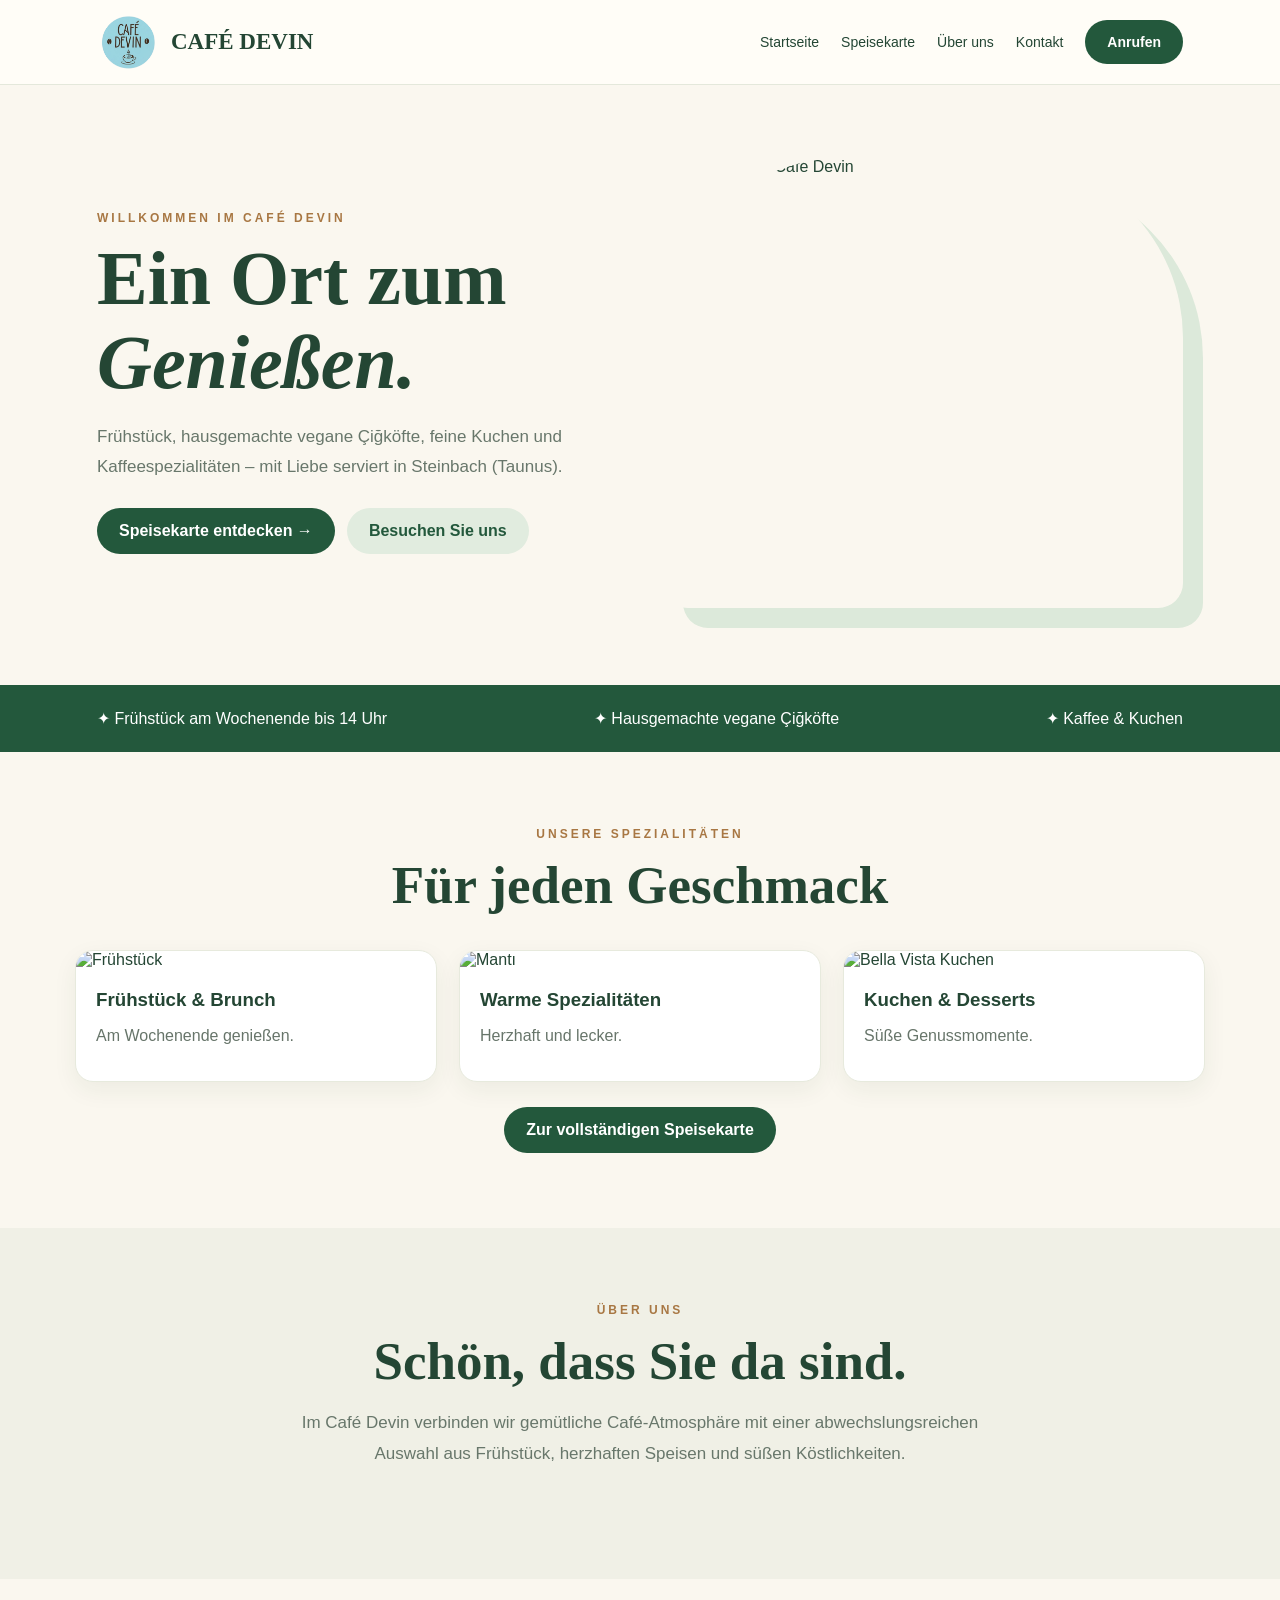
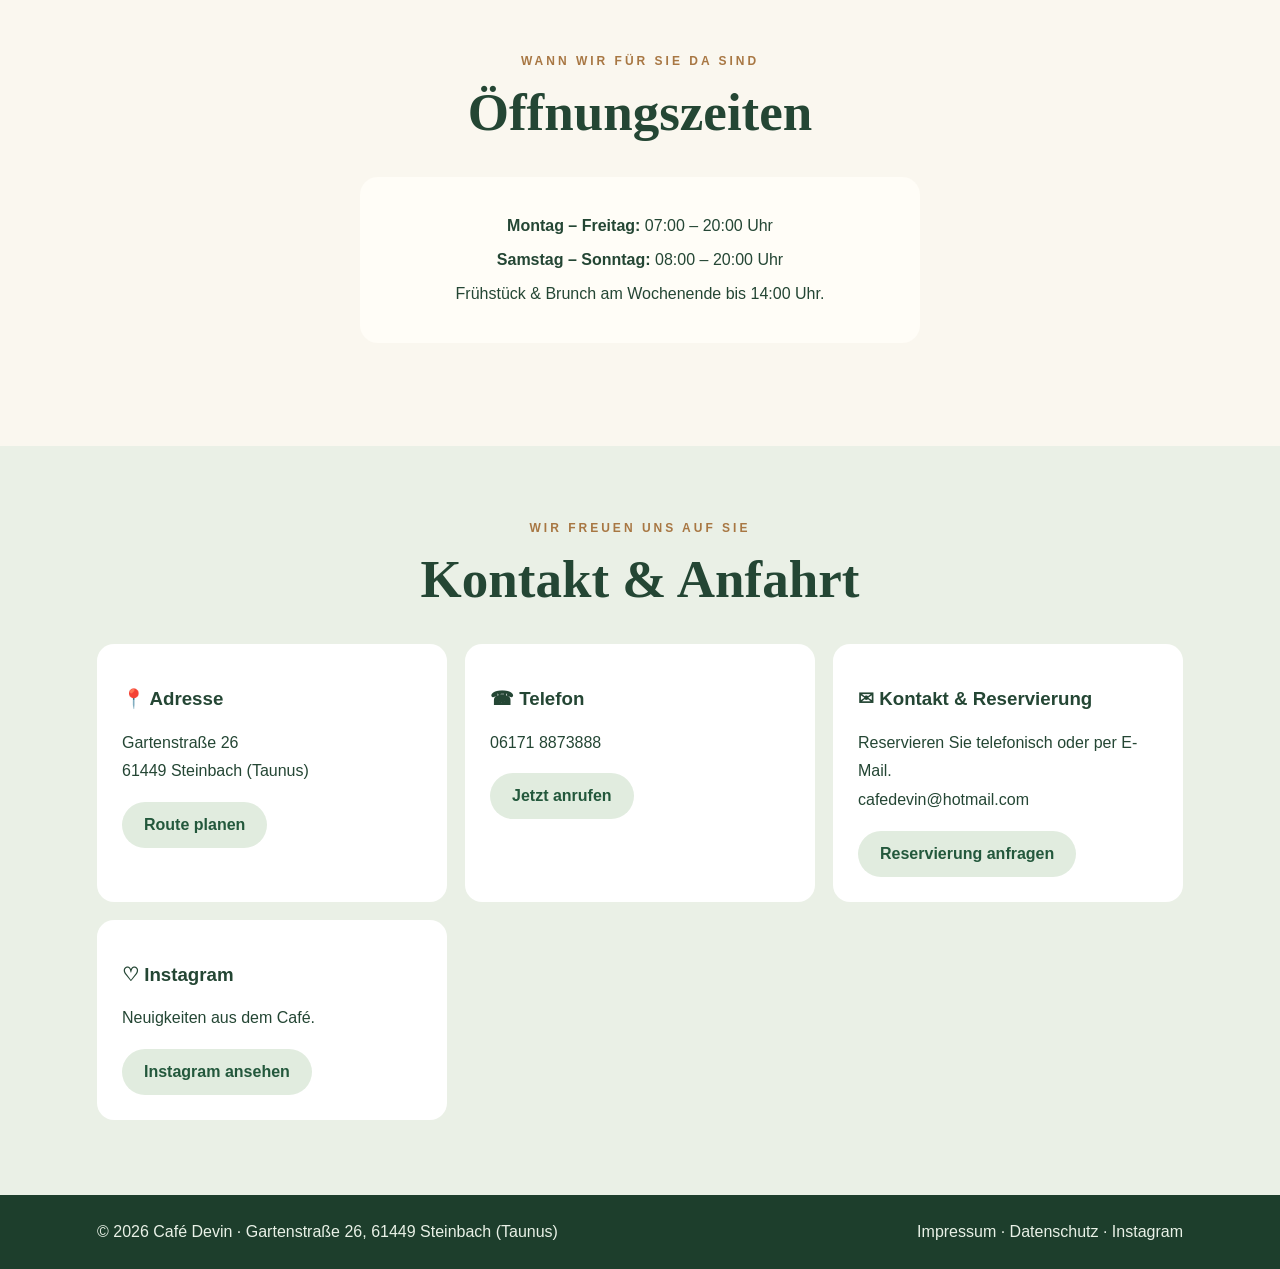
==== commit c7cfeeb0: "Add files via upload" ====
--- a/index.html
+++ b/index.html
@@ -1,331 +1 @@
-<!DOCTYPE html>
-<html lang="de">
-<head>
-<meta charset="UTF-8">
-<meta name="viewport" content="width=device-width, initial-scale=1.0">
-<title>Café Devin</title>
-
-<link href="https://fonts.googleapis.com/css2?family=Poppins:wght@300;400;600;700&display=swap" rel="stylesheet">
-
-<style>
-
-*{
-margin:0;
-padding:0;
-box-sizing:border-box;
-font-family:'Poppins',sans-serif;
-scroll-behavior:smooth;
-}
-
-body{
-background:#f6efe6;
-color:#2d2a26;
-}
-
-/* NAVBAR */
-nav{
-position:fixed;
-top:0;
-width:100%;
-background:rgba(255,255,255,0.7);
-backdrop-filter:blur(12px);
-display:flex;
-justify-content:space-between;
-align-items:center;
-padding:15px 8%;
-z-index:1000;
-box-shadow:0 5px 20px rgba(0,0,0,0.08);
-}
-
-nav img{
-width:70px;
-height:70px;
-border-radius:50%;
-object-fit:cover;
-box-shadow:0 4px 15px rgba(0,0,0,0.2);
-transition:0.3s;
-}
-
-nav img:hover{
-transform:scale(1.1);
-}
-
-nav a{
-margin:0 15px;
-text-decoration:none;
-color:#2d2a26;
-font-weight:500;
-}
-
-nav a:hover{
-color:#6bbdd5;
-}
-
-/* HERO */
-.hero{
-height:100vh;
-background:
-linear-gradient(rgba(0,0,0,0.35),rgba(0,0,0,0.35)),
-url('https://images.unsplash.com/photo-1509042239860-f550ce710b93?q=80&w=1600');
-background-size:cover;
-background-position:center;
-display:flex;
-justify-content:center;
-align-items:center;
-text-align:center;
-color:white;
-padding:20px;
-}
-
-.hero h1{
-font-size:70px;
-}
-
-.hero p{
-font-size:22px;
-margin-top:15px;
-}
-
-.hero button{
-margin-top:25px;
-padding:14px 28px;
-border:none;
-background:#6bbdd5;
-color:white;
-border-radius:30px;
-cursor:pointer;
-font-size:16px;
-transition:0.3s;
-}
-
-.hero button:hover{
-transform:scale(1.05);
-background:white;
-color:#2d2a26;
-}
-
-/* SECTIONS */
-section{
-padding:100px 8%;
-}
-
-.title{
-text-align:center;
-font-size:45px;
-margin-bottom:60px;
-}
-
-/* MENU */
-.menu{
-display:grid;
-grid-template-columns:repeat(auto-fit,minmax(250px,1fr));
-gap:30px;
-}
-
-.card{
-background:white;
-border-radius:25px;
-overflow:hidden;
-box-shadow:0 10px 30px rgba(0,0,0,0.1);
-transition:0.4s;
-}
-
-.card:hover{
-transform:translateY(-10px);
-}
-
-.card img{
-width:100%;
-height:220px;
-object-fit:cover;
-}
-
-.card h3{
-padding:20px;
-text-align:center;
-}
-
-/* HOURS */
-.hours{
-background:#6bbdd5;
-color:white;
-padding:60px;
-border-radius:30px;
-text-align:center;
-font-size:22px;
-}
-
-/* RESERVATION */
-form{
-background:white;
-padding:40px;
-border-radius:30px;
-box-shadow:0 10px 30px rgba(0,0,0,0.1);
-display:grid;
-gap:15px;
-}
-
-input,textarea{
-padding:15px;
-border-radius:12px;
-border:1px solid #ddd;
-}
-
-button{
-padding:15px;
-border:none;
-background:#2d2a26;
-color:white;
-border-radius:12px;
-cursor:pointer;
-}
-
-/* CONTACT */
-.contact{
-display:grid;
-grid-template-columns:repeat(auto-fit,minmax(200px,1fr));
-gap:20px;
-text-align:center;
-}
-
-.box{
-background:white;
-padding:30px;
-border-radius:25px;
-box-shadow:0 10px 20px rgba(0,0,0,0.1);
-}
-
-/* MAP */
-iframe{
-width:100%;
-height:350px;
-border:none;
-border-radius:25px;
-margin-top:40px;
-}
-
-/* FOOTER */
-footer{
-text-align:center;
-padding:30px;
-background:#2d2a26;
-color:white;
-margin-top:50px;
-}
-
-</style>
-</head>
-
-<body>
-
-<!-- NAV -->
-<nav>
-<div style="display:flex;align-items:center;gap:10px;">
-  <img src="logo.png" alt="logo">
-  <span style="font-weight:600;">Café Devin</span>
-</div>
-<div>
-<a href="#menu">Menü</a>
-<a href="#hours">Öffnungszeiten</a>
-<a href="#reservation">Reservierung</a>
-<a href="#contact">Kontakt</a>
-</div>
-</nav>
-
-<!-- HERO -->
-<div class="hero">
-<div>
-<h1>Café Devin</h1>
-<p>Frühstück • Spaghetti Eis • Kaffee • Kuchen</p>
-<button onclick="document.getElementById('menu').scrollIntoView()">Entdecken</button>
-</div>
-</div>
-
-<!-- MENU -->
-<section id="menu">
-<div class="title">Unsere Spezialitäten</div>
-
-<div class="menu">
-
-<div class="card">
-<img src="https://images.unsplash.com/photo-1504754524776-8f4f37790ca0">
-<h3>Frühstück</h3>
-</div>
-
-<div class="card">
-<img src="https://images.unsplash.com/photo-1570197788417-0e82375c9371">
-<h3>Spaghetti Eis</h3>
-</div>
-
-<div class="card">
-<img src="https://images.unsplash.com/photo-1495474472287-4d71bcdd2085">
-<h3>Kaffee</h3>
-</div>
-
-<div class="card">
-<img src="https://images.unsplash.com/photo-1551024601-bec78aea704b">
-<h3>Kuchen</h3>
-</div>
-
-</div>
-</section>
-
-<!-- HOURS -->
-<section id="hours">
-<div class="title">Öffnungszeiten</div>
-<div class="hours">
-Montag - Freitag: 07:00 - 20:00<br>
-Samstag - Sonntag: 08:00 - 20:00
-</div>
-</section>
-
-<!-- RESERVATION -->
-<section id="reservation">
-<div class="title">Reservierung</div>
-
-<form action="https://formspree.io/f/mgoqyvkb" method="POST">
-
-<input name="name" placeholder="Name" required>
-<input name="email" placeholder="E-Mail" required>
-<input name="phone" placeholder="Telefonnummer">
-
-<label>Reservierungsdatum</label>
-<input type="date" name="date" required>
-
-<label>Uhrzeit</label>
-<input type="time" name="time">
-
-<input type="number" name="persons" placeholder="Anzahl der Personen" min="1" max="20">
-
-<textarea name="message" placeholder="Nachricht"></textarea>
-
-<button type="submit">Reservierung senden</button>
-
-</form>
-  
-</form>
-
-<!-- CONTACT -->
-<section id="contact">
-<div class="title">Kontakt</div>
-
-<div class="contact">
-<div class="box">📞<br>06171 8873888</div>
-<div class="box">✉️<br>cafedevin@hotmail.com</div>
-<div class="box">📍<br>Gartenstraße 26, 61449 Steinbach</div>
-</div>
-
-<iframe src="https://maps.google.com/maps?q=steinbach%20gartenstraße%2026&t=&z=15&output=embed"></iframe>
-
-</section>
-
-<footer>
-© 2025 Café Devin
-<br><br>
-<a href="impressum.html" style="color:white;text-decoration:none;">
-Impressum
-</a>
-</footer>
-  
-</body>
-</html>
+<!doctype html><html lang="de"><head><meta charset="utf-8"><meta name="viewport" content="width=device-width,initial-scale=1"><meta name="description" content="Café Devin in Steinbach (Taunus): Frühstück, hausgemachte vegane Çiğköfte, Mantı, Kuchen und Kaffee."><title>Willkommen – Café Devin</title><link rel="stylesheet" href="style.css"></head><body><header><div class="wrap nav"><a href="index.html" class="logo"><img src="logo.png" alt="Café Devin Logo"> CAFÉ DEVIN</a><nav class="links"><a href="index.html">Startseite</a><a href="speisekarte.html">Speisekarte</a><a href="index.html#ueber">Über uns</a><a href="index.html#kontakt">Kontakt</a><a class="btn" href="tel:+4961718873888">Anrufen</a></nav></div></header><main><section class="wrap hero"><div><div class="eyebrow">Willkommen im Café Devin</div><h1>Ein Ort zum<br><em>Genießen.</em></h1><p>Frühstück, hausgemachte vegane Çiğköfte, feine Kuchen und Kaffeespezialitäten – mit Liebe serviert in Steinbach (Taunus).</p><div class="actions"><a class="btn" href="speisekarte.html">Speisekarte entdecken →</a><a class="btn light" href="#kontakt">Besuchen Sie uns</a></div></div><img src="images/hero.jpg" alt="Frühstück im Café Devin"></section><div class="band"><div class="wrap"><span>✦ Frühstück am Wochenende bis 14 Uhr</span><span>✦ Hausgemachte vegane Çiğköfte</span><span>✦ Kaffee & Kuchen</span></div></div><section class="section wrap"><div class="center"><div class="eyebrow">Unsere Spezialitäten</div><h2>Für jeden Geschmack</h2></div><div class="cards"><article class="card"><img src="images/fruh.jpg" alt="Frühstück"><div class="inside"><h3>Frühstück & Brunch</h3><p>Am Wochenende genießen.</p></div></article><article class="card"><img src="images/manti.jpg" alt="Mantı"><div class="inside"><h3>Warme Spezialitäten</h3><p>Herzhaft und lecker.</p></div></article><article class="card"><img src="images/bella.jpg" alt="Bella Vista Kuchen"><div class="inside"><h3>Kuchen & Desserts</h3><p>Süße Genussmomente.</p></div></article></div><div class="actions" style="justify-content:center"><a class="btn" href="speisekarte.html">Zur vollständigen Speisekarte</a></div></section><section id="ueber" class="section" style="background:#f0f0e6"><div class="wrap center"><div class="eyebrow">Über uns</div><h2>Schön, dass Sie da sind.</h2><p class="sub">Im Café Devin verbinden wir gemütliche Café-Atmosphäre mit einer abwechslungsreichen Auswahl aus Frühstück, herzhaften Speisen und süßen Köstlichkeiten.</p></div></section><section id="zeiten" class="section wrap"><div class="center"><div class="eyebrow">Wann wir für Sie da sind</div><h2>Öffnungszeiten</h2></div><div class="hours"><p><strong>Montag – Freitag:</strong> 07:00 – 20:00 Uhr</p><p><strong>Samstag – Sonntag:</strong> 08:00 – 20:00 Uhr</p><p>Frühstück & Brunch am Wochenende bis 14:00 Uhr.</p></div></section><section id="kontakt" class="section contact"><div class="wrap"><div class="center"><div class="eyebrow">Wir freuen uns auf Sie</div><h2>Kontakt & Anfahrt</h2></div><div class="contactgrid"><article><h3>📍 Adresse</h3><p>Gartenstraße 26<br>61449 Steinbach (Taunus)</p><a class="btn light" href="https://www.google.com/maps/search/?api=1&query=Gartenstra%C3%9Fe+26%2C+61449+Steinbach">Route planen</a></article><article><h3>☎ Telefon</h3><p>06171 8873888</p><a class="btn light" href="tel:+4961718873888">Jetzt anrufen</a></article><article><h3>✉ Kontakt & Reservierung</h3><p>Reservieren Sie telefonisch oder per E-Mail.<br><a href="mailto:cafedevin@hotmail.com">cafedevin@hotmail.com</a></p><a class="btn light" href="mailto:cafedevin@hotmail.com?subject=Reservierungsanfrage%20Caf%C3%A9%20Devin">Reservierung anfragen</a></article><article><h3>♡ Instagram</h3><p>Neuigkeiten aus dem Café.</p><a class="btn light" href="https://www.instagram.com/cafedevinsteinbach/">Instagram ansehen</a></article></div></div></section></main><footer><div class="wrap"><span>© 2026 Café Devin · Gartenstraße 26, 61449 Steinbach (Taunus)</span><span><a href="impressum.html">Impressum</a> · <a href="datenschutz.html">Datenschutz</a> · <a href="https://www.instagram.com/cafedevinsteinbach/">Instagram</a></span></div></footer></body></html>
--- a/style.css
+++ b/style.css
@@ -0,0 +1,3 @@
+*{box-sizing:border-box}html{scroll-behavior:smooth}body{margin:0;background:#faf7ef;color:#244634;font-family:Arial,sans-serif}a{color:inherit;text-decoration:none}h1,h2{font-family:Georgia,serif}header{position:sticky;top:0;z-index:10;background:#fffdf8ed;border-bottom:1px solid #e4e8db;backdrop-filter:blur(12px)}.wrap{max-width:1130px;margin:auto;padding:0 22px}.nav{display:flex;align-items:center;justify-content:space-between;min-height:84px;gap:18px}.logo{display:flex;align-items:center;gap:12px;font-size:23px;font-family:Georgia,serif;font-weight:bold}.logo img{width:62px;height:62px;object-fit:contain}.links{display:flex;gap:22px;align-items:center;flex-wrap:wrap;font-size:14px}.btn{display:inline-block;padding:14px 22px;border-radius:40px;background:#23583c;color:#fff;font-weight:bold;border:0;cursor:pointer}.btn.light{background:#e1ecdf;color:#23583c}.hero{display:grid;grid-template-columns:1fr 1fr;align-items:center;gap:45px;padding-top:70px;padding-bottom:75px;min-height:600px}.hero h1{font-size:clamp(42px,6vw,76px);line-height:1.1;margin:12px 0}.hero p,.sub{font-size:17px;color:#68776b;line-height:1.8}.hero img{width:100%;height:450px;object-fit:cover;border-radius:180px 180px 25px 25px;box-shadow:20px 20px #dce9da}.eyebrow{color:#a87743;font-size:12px;letter-spacing:3px;font-weight:bold;text-transform:uppercase}.actions{display:flex;gap:12px;flex-wrap:wrap;margin-top:25px}.band{background:#23583c;color:white;padding:24px 0;text-align:center}.band .wrap{display:flex;justify-content:space-between;gap:15px;flex-wrap:wrap}.section{padding:75px 0}.center{text-align:center;max-width:750px;margin:0 auto 35px}.center h2{font-size:clamp(34px,5vw,53px);margin:14px}.cards{display:grid;grid-template-columns:repeat(3,1fr);gap:22px}.card{background:white;border:1px solid #e7eadd;border-radius:18px;overflow:hidden;box-shadow:0 8px 25px #1d3a2510}.card img{width:100%;height:205px;object-fit:cover}.card .inside{padding:20px}.card h3{margin:0 0 12px}.card p{color:#67756a}.grid{display:grid;grid-template-columns:repeat(3,1fr);gap:20px}.item{background:white;border:1px solid #e4e9dd;border-radius:16px;overflow:hidden}.item img,.placeholder{height:195px;width:100%;object-fit:cover}.placeholder{background:#e3eee1;display:flex;align-items:center;justify-content:center;font-size:48px}.item .info{padding:17px}.item .line{display:flex;justify-content:space-between;gap:12px}.item strong{color:#236840;white-space:nowrap}.tabs{display:flex;justify-content:center;gap:10px;flex-wrap:wrap;margin:28px 0}.tab{background:transparent;color:#23583c;border:1px solid #c8d9c8;border-radius:30px;padding:12px 18px;font-weight:bold;cursor:pointer}.tab.active{background:#23583c;color:white}.contact{background:#eaf0e6}.contactgrid{display:grid;grid-template-columns:repeat(3,1fr);gap:18px}.contactgrid article{padding:25px;background:white;border-radius:17px}.contactgrid p{line-height:1.8}footer{background:#1d3e2c;color:#e9f1e7;padding:28px 0}footer .wrap{display:flex;justify-content:space-between;gap:18px;flex-wrap:wrap}.notice{color:#8a785b;font-size:13px;text-align:center;margin:26px auto}.preview{background:#fff1cc;padding:10px;text-align:center;color:#725621;font-size:13px}@media(max-width:760px){.nav{align-items:flex-start;padding:10px 0}.links{gap:12px;justify-content:flex-end}.hero{grid-template-columns:1fr;padding-top:42px}.hero img{height:300px}.grid,.cards{grid-template-columns:repeat(2,1fr)}.contactgrid{grid-template-columns:1fr}}@media(max-width:520px){.links a:not(.btn){display:none}.logo{font-size:17px}.logo img{width:48px;height:48px}.grid,.cards{grid-template-columns:1fr}.hero h1{font-size:46px}}
+/* Final additions */
+.hours{background:#fffdf7;border-radius:18px;padding:24px;margin:28px auto;max-width:560px;text-align:center}.legal{max-width:850px;margin:auto;background:#fff;padding:35px;border-radius:22px;line-height:1.8}.legal h2{margin-top:25px}.legal a{color:#225c40;text-decoration:underline}.notice{color:#556b5d;font-size:13px;margin:20px auto}.menu-info{max-width:720px;margin:12px auto 26px;text-align:center;color:#68766d}a:focus-visible,button:focus-visible{outline:3px solid #a87b4c;outline-offset:3px}
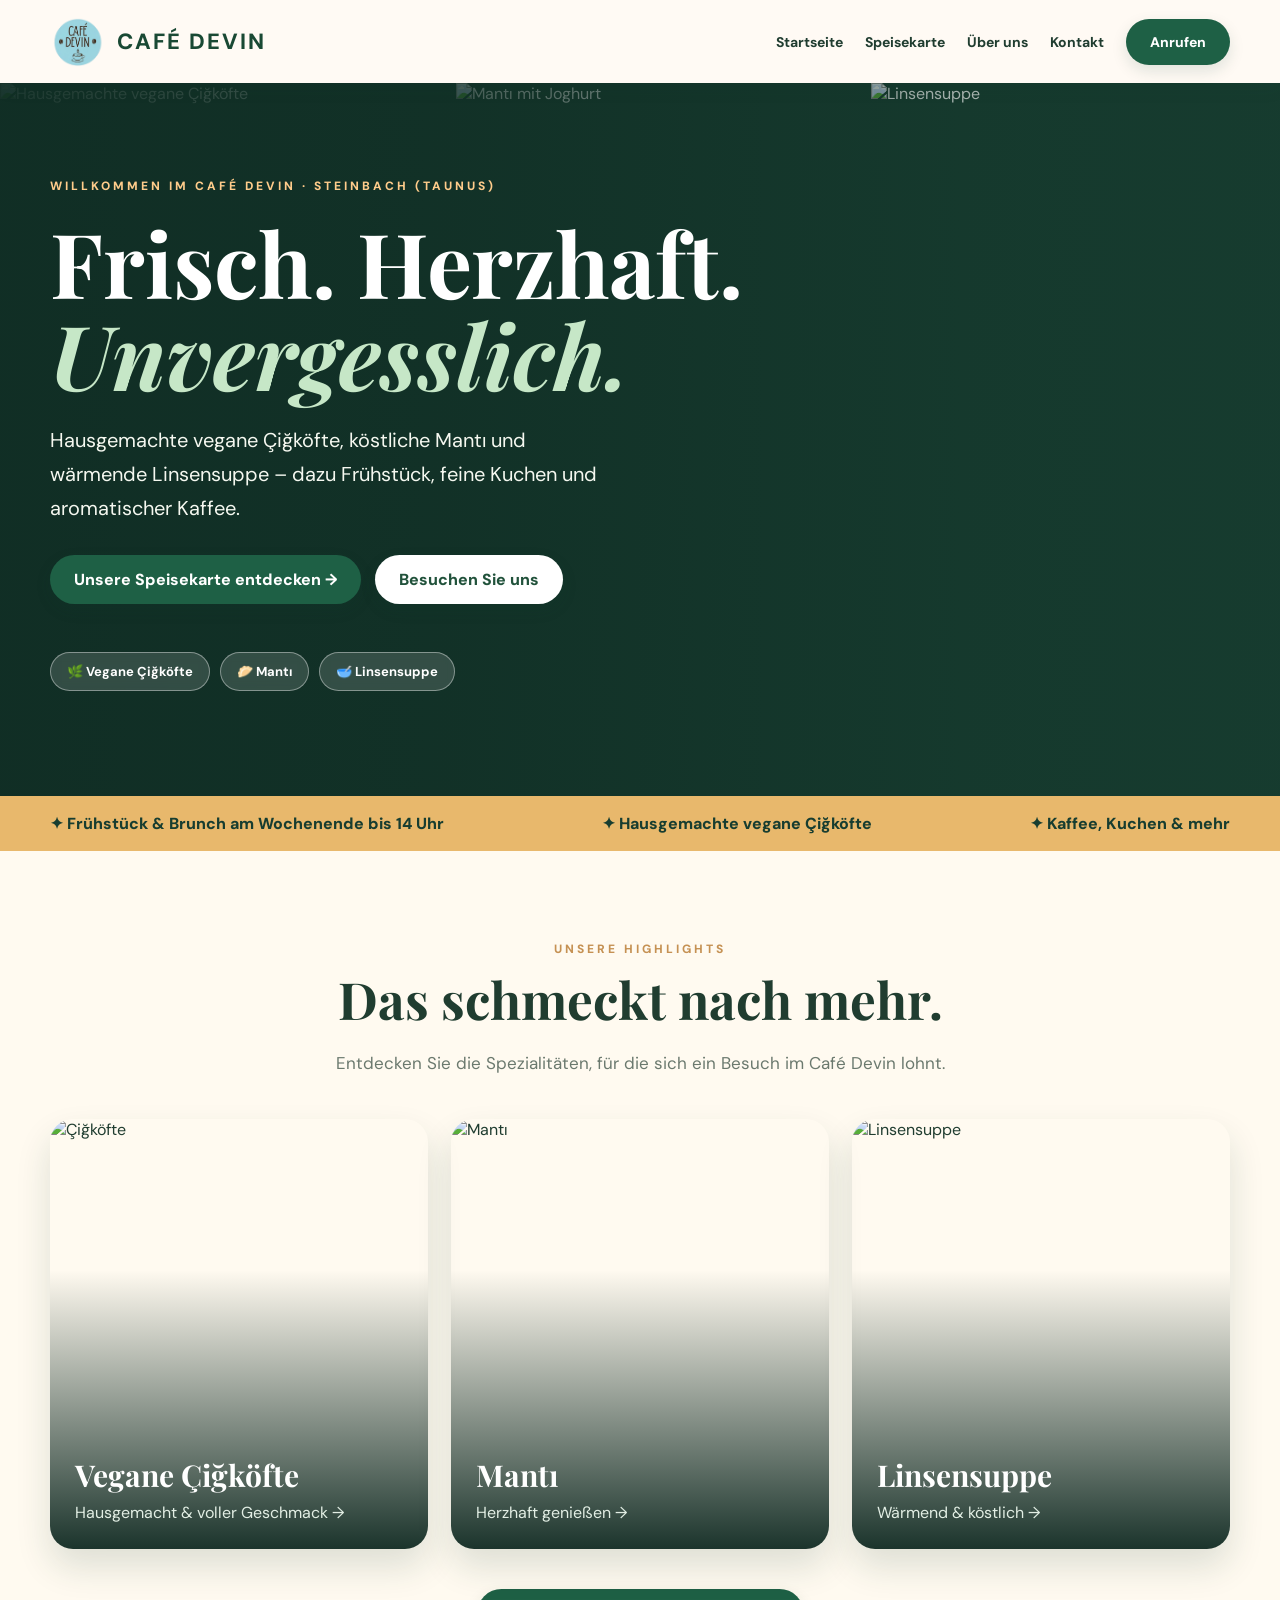
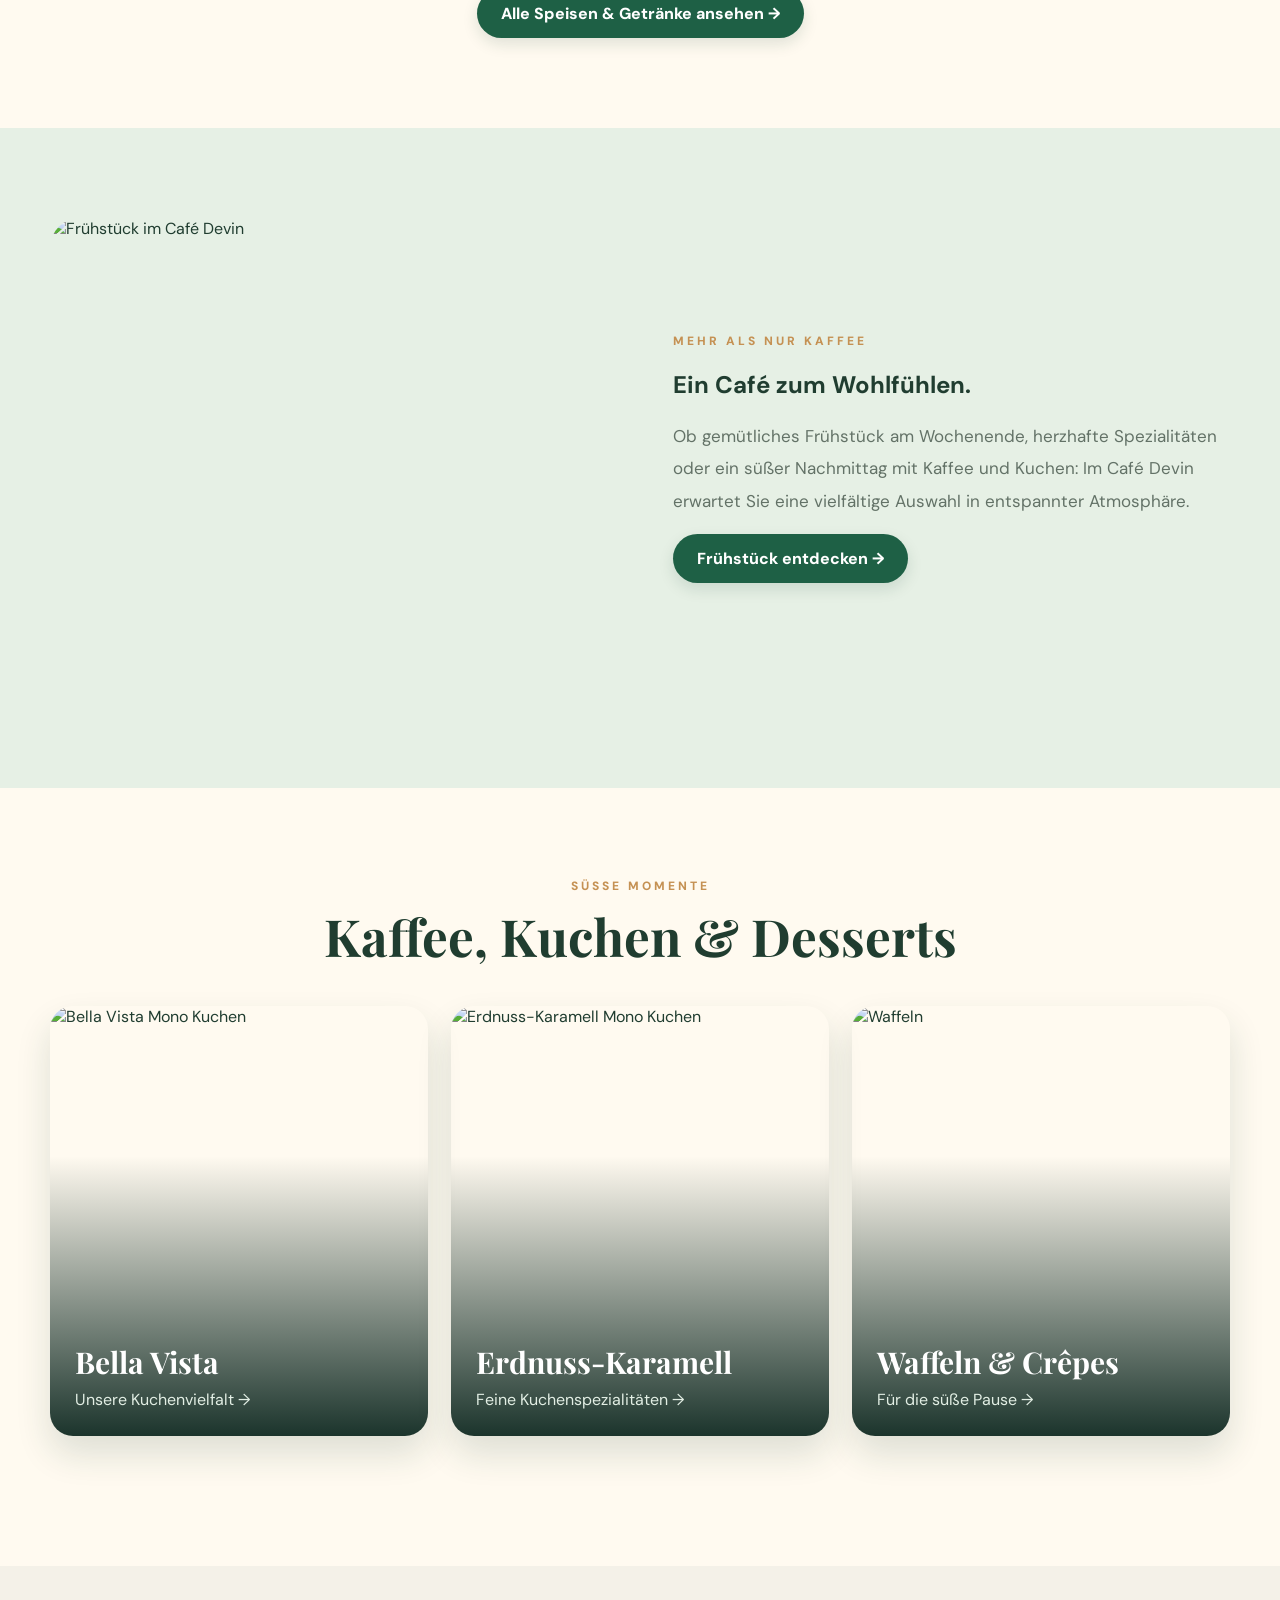
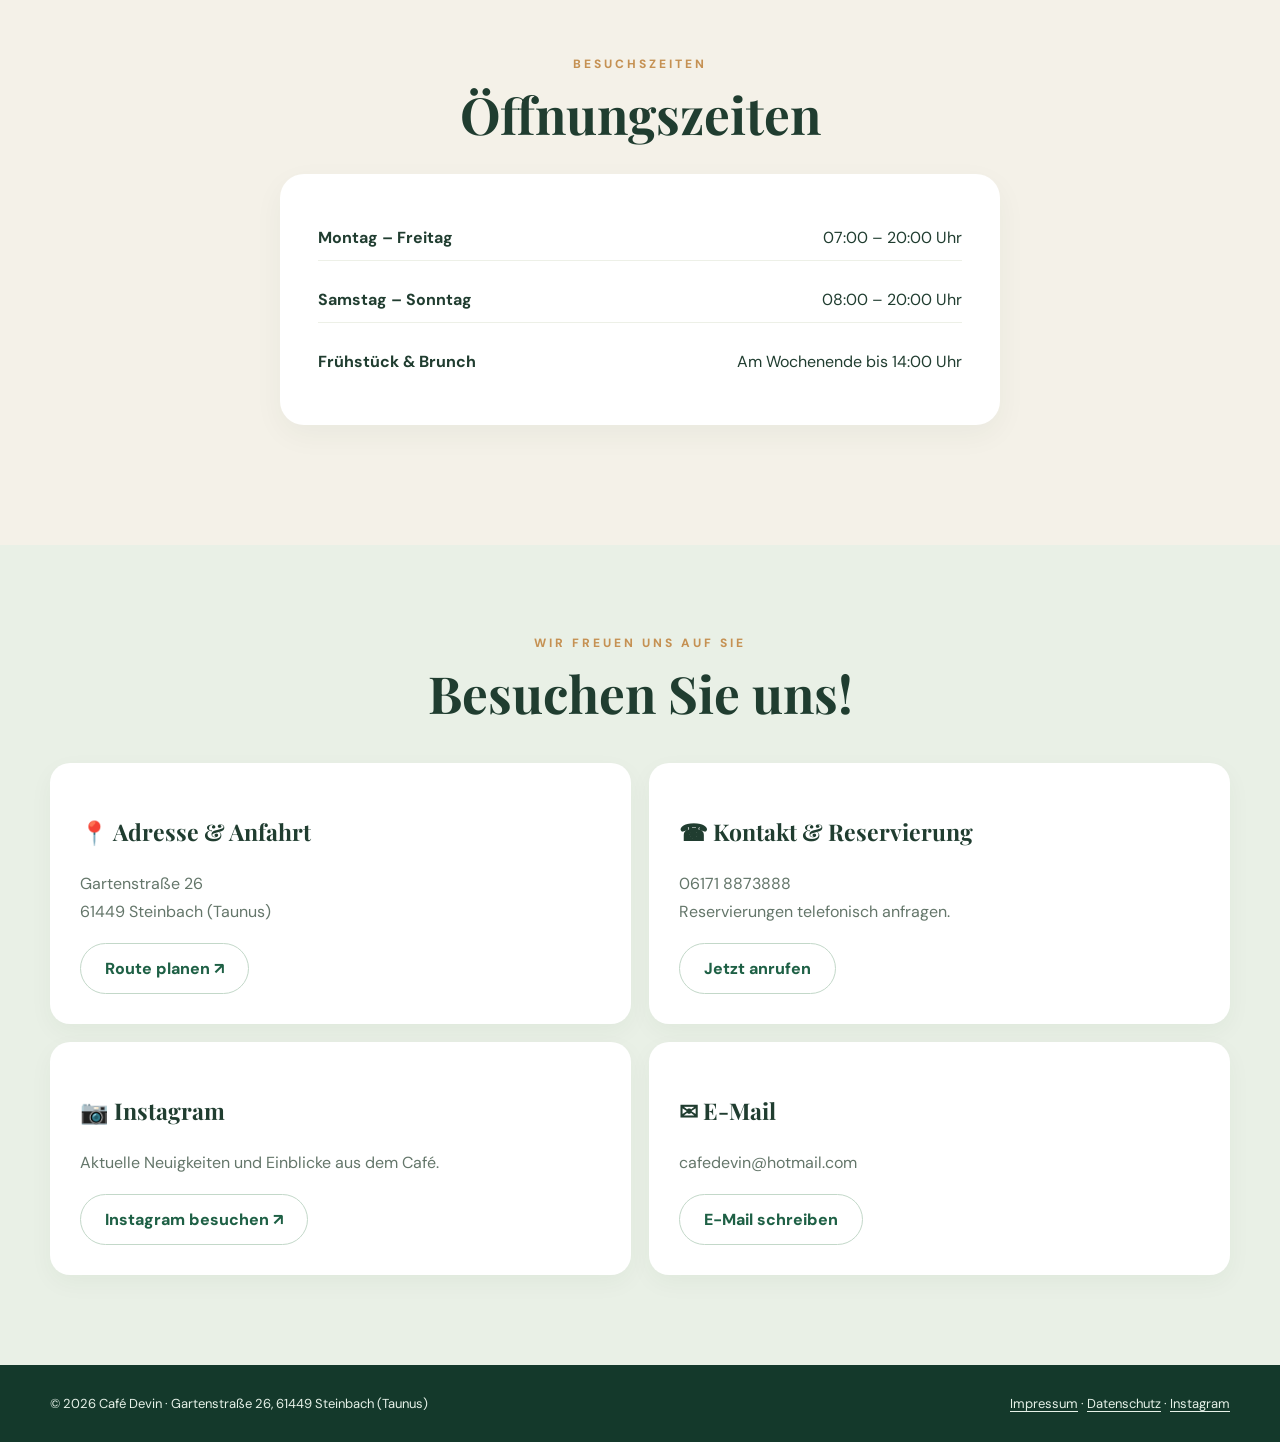
==== commit 440c586b: "Add files via upload" ====
--- a/index.html
+++ b/index.html
@@ -1 +1 @@
-<!doctype html><html lang="de"><head><meta charset="utf-8"><meta name="viewport" content="width=device-width,initial-scale=1"><meta name="description" content="Café Devin in Steinbach (Taunus): Frühstück, hausgemachte vegane Çiğköfte, Mantı, Kuchen und Kaffee."><title>Willkommen – Café Devin</title><link rel="stylesheet" href="style.css"></head><body><header><div class="wrap nav"><a href="index.html" class="logo"><img src="logo.png" alt="Café Devin Logo"> CAFÉ DEVIN</a><nav class="links"><a href="index.html">Startseite</a><a href="speisekarte.html">Speisekarte</a><a href="index.html#ueber">Über uns</a><a href="index.html#kontakt">Kontakt</a><a class="btn" href="tel:+4961718873888">Anrufen</a></nav></div></header><main><section class="wrap hero"><div><div class="eyebrow">Willkommen im Café Devin</div><h1>Ein Ort zum<br><em>Genießen.</em></h1><p>Frühstück, hausgemachte vegane Çiğköfte, feine Kuchen und Kaffeespezialitäten – mit Liebe serviert in Steinbach (Taunus).</p><div class="actions"><a class="btn" href="speisekarte.html">Speisekarte entdecken →</a><a class="btn light" href="#kontakt">Besuchen Sie uns</a></div></div><img src="images/hero.jpg" alt="Frühstück im Café Devin"></section><div class="band"><div class="wrap"><span>✦ Frühstück am Wochenende bis 14 Uhr</span><span>✦ Hausgemachte vegane Çiğköfte</span><span>✦ Kaffee & Kuchen</span></div></div><section class="section wrap"><div class="center"><div class="eyebrow">Unsere Spezialitäten</div><h2>Für jeden Geschmack</h2></div><div class="cards"><article class="card"><img src="images/fruh.jpg" alt="Frühstück"><div class="inside"><h3>Frühstück & Brunch</h3><p>Am Wochenende genießen.</p></div></article><article class="card"><img src="images/manti.jpg" alt="Mantı"><div class="inside"><h3>Warme Spezialitäten</h3><p>Herzhaft und lecker.</p></div></article><article class="card"><img src="images/bella.jpg" alt="Bella Vista Kuchen"><div class="inside"><h3>Kuchen & Desserts</h3><p>Süße Genussmomente.</p></div></article></div><div class="actions" style="justify-content:center"><a class="btn" href="speisekarte.html">Zur vollständigen Speisekarte</a></div></section><section id="ueber" class="section" style="background:#f0f0e6"><div class="wrap center"><div class="eyebrow">Über uns</div><h2>Schön, dass Sie da sind.</h2><p class="sub">Im Café Devin verbinden wir gemütliche Café-Atmosphäre mit einer abwechslungsreichen Auswahl aus Frühstück, herzhaften Speisen und süßen Köstlichkeiten.</p></div></section><section id="zeiten" class="section wrap"><div class="center"><div class="eyebrow">Wann wir für Sie da sind</div><h2>Öffnungszeiten</h2></div><div class="hours"><p><strong>Montag – Freitag:</strong> 07:00 – 20:00 Uhr</p><p><strong>Samstag – Sonntag:</strong> 08:00 – 20:00 Uhr</p><p>Frühstück & Brunch am Wochenende bis 14:00 Uhr.</p></div></section><section id="kontakt" class="section contact"><div class="wrap"><div class="center"><div class="eyebrow">Wir freuen uns auf Sie</div><h2>Kontakt & Anfahrt</h2></div><div class="contactgrid"><article><h3>📍 Adresse</h3><p>Gartenstraße 26<br>61449 Steinbach (Taunus)</p><a class="btn light" href="https://www.google.com/maps/search/?api=1&query=Gartenstra%C3%9Fe+26%2C+61449+Steinbach">Route planen</a></article><article><h3>☎ Telefon</h3><p>06171 8873888</p><a class="btn light" href="tel:+4961718873888">Jetzt anrufen</a></article><article><h3>✉ Kontakt & Reservierung</h3><p>Reservieren Sie telefonisch oder per E-Mail.<br><a href="mailto:cafedevin@hotmail.com">cafedevin@hotmail.com</a></p><a class="btn light" href="mailto:cafedevin@hotmail.com?subject=Reservierungsanfrage%20Caf%C3%A9%20Devin">Reservierung anfragen</a></article><article><h3>♡ Instagram</h3><p>Neuigkeiten aus dem Café.</p><a class="btn light" href="https://www.instagram.com/cafedevinsteinbach/">Instagram ansehen</a></article></div></div></section></main><footer><div class="wrap"><span>© 2026 Café Devin · Gartenstraße 26, 61449 Steinbach (Taunus)</span><span><a href="impressum.html">Impressum</a> · <a href="datenschutz.html">Datenschutz</a> · <a href="https://www.instagram.com/cafedevinsteinbach/">Instagram</a></span></div></footer></body></html>+<!doctype html><html lang="de"><head><meta charset="utf-8"><meta name="viewport" content="width=device-width,initial-scale=1"><link rel="stylesheet" href="style.css"><meta name="theme-color" content="#173d30"><title>Café Devin | Frühstück, Mantı & Çiğköfte in Steinbach</title><meta name="description" content="Café Devin in Steinbach: Mantı, Linsensuppe, hausgemachte vegane Çiğköfte, Frühstück, Kuchen und Kaffee. Entdecken Sie unsere Speisekarte."></head><body><header><div class="wrap nav"><a class="logo" href="index.html"><img src="logo.png" alt="Café Devin – offizielles Logo" onerror="this.style.display='none'">CAFÉ DEVIN</a><nav class="links"><a href="index.html">Startseite</a><a href="speisekarte.html">Speisekarte</a><a href="index.html#ueber">Über uns</a><a href="index.html#kontakt">Kontakt</a><a class="btn" href="tel:+4961718873888">Anrufen</a></nav></div></header><main><section class="hero-new"><div class="hero-photo-grid"><img src="images/cig.jpg" alt="Hausgemachte vegane Çiğköfte"><img src="images/manti.jpg" alt="Mantı mit Joghurt"><img src="images/soup.jpg" alt="Linsensuppe"></div><div class="wrap hero-content"><div class="eyebrow">Willkommen im Café Devin · Steinbach (Taunus)</div><h1>Frisch. Herzhaft.<br><em>Unvergesslich.</em></h1><p>Hausgemachte vegane Çiğköfte, köstliche Mantı und wärmende Linsensuppe – dazu Frühstück, feine Kuchen und aromatischer Kaffee.</p><div class="actions"><a class="btn" href="speisekarte.html">Unsere Speisekarte entdecken →</a><a class="btn light" href="#kontakt">Besuchen Sie uns</a></div><div class="hero-tags"><span>🌿 Vegane Çiğköfte</span><span>🥟 Mantı</span><span>🥣 Linsensuppe</span></div></div></section><div class="band"><div class="wrap"><span>✦ Frühstück & Brunch am Wochenende bis 14 Uhr</span><span>✦ Hausgemachte vegane Çiğköfte</span><span>✦ Kaffee, Kuchen & mehr</span></div></div><section class="section wrap"><div class="center"><div class="eyebrow">Unsere Highlights</div><h2>Das schmeckt nach mehr.</h2><p class="sub">Entdecken Sie die Spezialitäten, für die sich ein Besuch im Café Devin lohnt.</p></div><div class="showcase"><a href="speisekarte.html#cigkoefte"><img src="images/cig.jpg" alt="Çiğköfte" loading="lazy"><div class="caption"><h3>Vegane Çiğköfte</h3><p>Hausgemacht & voller Geschmack →</p></div></a><a href="speisekarte.html#warme"><img src="images/manti.jpg" alt="Mantı" loading="lazy"><div class="caption"><h3>Mantı</h3><p>Herzhaft genießen →</p></div></a><a href="speisekarte.html#warme"><img src="images/soup.jpg" alt="Linsensuppe" loading="lazy"><div class="caption"><h3>Linsensuppe</h3><p>Wärmend & köstlich →</p></div></a></div><div class="center"><a class="btn" href="speisekarte.html">Alle Speisen & Getränke ansehen →</a></div></section><section class="feature-strip" id="ueber"><div class="wrap feature-layout"><img src="images/fruh.jpg" alt="Frühstück im Café Devin" loading="lazy"><div><div class="eyebrow">Mehr als nur Kaffee</div><h2>Ein Café zum Wohlfühlen.</h2><p>Ob gemütliches Frühstück am Wochenende, herzhafte Spezialitäten oder ein süßer Nachmittag mit Kaffee und Kuchen: Im Café Devin erwartet Sie eine vielfältige Auswahl in entspannter Atmosphäre.</p><a href="speisekarte.html#fruehstueck" class="btn">Frühstück entdecken →</a></div></div></section><section class="section wrap"><div class="center"><div class="eyebrow">Süße Momente</div><h2>Kaffee, Kuchen & Desserts</h2></div><div class="showcase"><a href="speisekarte.html#desserts"><img src="images/bella.jpg" alt="Bella Vista Mono Kuchen" loading="lazy"><div class="caption"><h3>Bella Vista</h3><p>Unsere Kuchenvielfalt →</p></div></a><a href="speisekarte.html#desserts"><img src="images/erdnuss.jpg" alt="Erdnuss-Karamell Mono Kuchen" loading="lazy"><div class="caption"><h3>Erdnuss-Karamell</h3><p>Feine Kuchenspezialitäten →</p></div></a><a href="speisekarte.html#desserts"><img src="images/waffle.jpg" alt="Waffeln" loading="lazy"><div class="caption"><h3>Waffeln & Crêpes</h3><p>Für die süße Pause →</p></div></a></div></section><section id="zeiten" class="section" style="background:#f4f1e8"><div class="wrap center"><div class="eyebrow">Besuchszeiten</div><h2>Öffnungszeiten</h2><div class="hours"><p><strong>Montag – Freitag</strong><span>07:00 – 20:00 Uhr</span></p><p><strong>Samstag – Sonntag</strong><span>08:00 – 20:00 Uhr</span></p><p><strong>Frühstück & Brunch</strong><span>Am Wochenende bis 14:00 Uhr</span></p></div></div></section><section class="section contact" id="kontakt"><div class="wrap"><div class="center"><div class="eyebrow">Wir freuen uns auf Sie</div><h2>Besuchen Sie uns!</h2></div><div class="contactgrid"><article><h3>📍 Adresse & Anfahrt</h3><p>Gartenstraße 26<br>61449 Steinbach (Taunus)</p><a class="btn outline" target="_blank" rel="noopener" href="https://www.google.com/maps/search/?api=1&amp;query=Gartenstra%C3%9Fe+26%2C+61449+Steinbach">Route planen ↗</a></article><article><h3>☎ Kontakt & Reservierung</h3><p>06171 8873888<br>Reservierungen telefonisch anfragen.</p><a class="btn outline" href="tel:+4961718873888">Jetzt anrufen</a></article><article><h3>📷 Instagram</h3><p>Aktuelle Neuigkeiten und Einblicke aus dem Café.</p><a class="btn outline" href="https://www.instagram.com/cafedevinsteinbach/" target="_blank" rel="noopener">Instagram besuchen ↗</a></article><article><h3>✉ E-Mail</h3><p>cafedevin@hotmail.com</p><a class="btn outline" href="mailto:cafedevin@hotmail.com">E-Mail schreiben</a></article></div></div></section></main><footer><div class="wrap"><span>© 2026 Café Devin · Gartenstraße 26, 61449 Steinbach (Taunus)</span><span><a href="impressum.html">Impressum</a> · <a href="datenschutz.html">Datenschutz</a> · <a href="https://www.instagram.com/cafedevinsteinbach/" rel="noopener" target="_blank">Instagram</a></span></div></footer></body></html>
--- a/style.css
+++ b/style.css
@@ -1,3 +1 @@
-*{box-sizing:border-box}html{scroll-behavior:smooth}body{margin:0;background:#faf7ef;color:#244634;font-family:Arial,sans-serif}a{color:inherit;text-decoration:none}h1,h2{font-family:Georgia,serif}header{position:sticky;top:0;z-index:10;background:#fffdf8ed;border-bottom:1px solid #e4e8db;backdrop-filter:blur(12px)}.wrap{max-width:1130px;margin:auto;padding:0 22px}.nav{display:flex;align-items:center;justify-content:space-between;min-height:84px;gap:18px}.logo{display:flex;align-items:center;gap:12px;font-size:23px;font-family:Georgia,serif;font-weight:bold}.logo img{width:62px;height:62px;object-fit:contain}.links{display:flex;gap:22px;align-items:center;flex-wrap:wrap;font-size:14px}.btn{display:inline-block;padding:14px 22px;border-radius:40px;background:#23583c;color:#fff;font-weight:bold;border:0;cursor:pointer}.btn.light{background:#e1ecdf;color:#23583c}.hero{display:grid;grid-template-columns:1fr 1fr;align-items:center;gap:45px;padding-top:70px;padding-bottom:75px;min-height:600px}.hero h1{font-size:clamp(42px,6vw,76px);line-height:1.1;margin:12px 0}.hero p,.sub{font-size:17px;color:#68776b;line-height:1.8}.hero img{width:100%;height:450px;object-fit:cover;border-radius:180px 180px 25px 25px;box-shadow:20px 20px #dce9da}.eyebrow{color:#a87743;font-size:12px;letter-spacing:3px;font-weight:bold;text-transform:uppercase}.actions{display:flex;gap:12px;flex-wrap:wrap;margin-top:25px}.band{background:#23583c;color:white;padding:24px 0;text-align:center}.band .wrap{display:flex;justify-content:space-between;gap:15px;flex-wrap:wrap}.section{padding:75px 0}.center{text-align:center;max-width:750px;margin:0 auto 35px}.center h2{font-size:clamp(34px,5vw,53px);margin:14px}.cards{display:grid;grid-template-columns:repeat(3,1fr);gap:22px}.card{background:white;border:1px solid #e7eadd;border-radius:18px;overflow:hidden;box-shadow:0 8px 25px #1d3a2510}.card img{width:100%;height:205px;object-fit:cover}.card .inside{padding:20px}.card h3{margin:0 0 12px}.card p{color:#67756a}.grid{display:grid;grid-template-columns:repeat(3,1fr);gap:20px}.item{background:white;border:1px solid #e4e9dd;border-radius:16px;overflow:hidden}.item img,.placeholder{height:195px;width:100%;object-fit:cover}.placeholder{background:#e3eee1;display:flex;align-items:center;justify-content:center;font-size:48px}.item .info{padding:17px}.item .line{display:flex;justify-content:space-between;gap:12px}.item strong{color:#236840;white-space:nowrap}.tabs{display:flex;justify-content:center;gap:10px;flex-wrap:wrap;margin:28px 0}.tab{background:transparent;color:#23583c;border:1px solid #c8d9c8;border-radius:30px;padding:12px 18px;font-weight:bold;cursor:pointer}.tab.active{background:#23583c;color:white}.contact{background:#eaf0e6}.contactgrid{display:grid;grid-template-columns:repeat(3,1fr);gap:18px}.contactgrid article{padding:25px;background:white;border-radius:17px}.contactgrid p{line-height:1.8}footer{background:#1d3e2c;color:#e9f1e7;padding:28px 0}footer .wrap{display:flex;justify-content:space-between;gap:18px;flex-wrap:wrap}.notice{color:#8a785b;font-size:13px;text-align:center;margin:26px auto}.preview{background:#fff1cc;padding:10px;text-align:center;color:#725621;font-size:13px}@media(max-width:760px){.nav{align-items:flex-start;padding:10px 0}.links{gap:12px;justify-content:flex-end}.hero{grid-template-columns:1fr;padding-top:42px}.hero img{height:300px}.grid,.cards{grid-template-columns:repeat(2,1fr)}.contactgrid{grid-template-columns:1fr}}@media(max-width:520px){.links a:not(.btn){display:none}.logo{font-size:17px}.logo img{width:48px;height:48px}.grid,.cards{grid-template-columns:1fr}.hero h1{font-size:46px}}
-/* Final additions */
-.hours{background:#fffdf7;border-radius:18px;padding:24px;margin:28px auto;max-width:560px;text-align:center}.legal{max-width:850px;margin:auto;background:#fff;padding:35px;border-radius:22px;line-height:1.8}.legal h2{margin-top:25px}.legal a{color:#225c40;text-decoration:underline}.notice{color:#556b5d;font-size:13px;margin:20px auto}.menu-info{max-width:720px;margin:12px auto 26px;text-align:center;color:#68766d}a:focus-visible,button:focus-visible{outline:3px solid #a87b4c;outline-offset:3px}
+@import url('https://fonts.googleapis.com/css2?family=DM+Sans:wght@400;500;600;700;800&family=Playfair+Display:wght@500;600;700;800&display=swap');:root{--green:#173d30;--mint:#b9dfc6;--cream:#fffaf0;--gold:#e6aa55}*{box-sizing:border-box}html{scroll-behavior:smooth}body{margin:0;background:var(--cream);color:#203d30;font-family:'DM Sans',Arial,sans-serif}a{color:inherit;text-decoration:none}img{display:block;max-width:100%}.wrap{width:min(1180px,calc(100% - 40px));margin:auto}header{position:sticky;top:0;z-index:50;background:#fffaf4f5;box-shadow:0 2px 20px #163e3018;backdrop-filter:blur(12px)}.nav{min-height:83px;display:flex;align-items:center;justify-content:space-between;gap:20px}.logo{display:flex;align-items:center;gap:12px;font-weight:800;letter-spacing:2px;color:#194934;font-size:22px}.logo img{height:55px;width:55px;object-fit:contain}.links{display:flex;align-items:center;gap:22px;font-size:14px;font-weight:700}.links>a:not(.btn):hover{color:#b97831}.btn{background:#1e6045;color:white!important;padding:14px 24px;border-radius:50px;display:inline-flex;align-items:center;justify-content:center;gap:7px;font-weight:800;box-shadow:0 6px 15px #133e3021}.btn:hover{background:#2c7955}.btn.light{background:#fff;color:#21523b!important}.btn.outline{background:transparent;border:1px solid #c3d8c9;color:#1e6045!important;box-shadow:none}.hero-new{position:relative;min-height:710px;display:flex;align-items:center;overflow:hidden;background:#173d30;color:#fff}.hero-photo-grid{position:absolute;inset:0;display:grid;grid-template-columns:1.1fr 1fr 1fr;gap:6px;opacity:.83}.hero-photo-grid img{width:100%;height:100%;object-fit:cover}.hero-photo-grid img:first-child{object-position:center}.hero-new:after{content:'';position:absolute;inset:0;background:linear-gradient(90deg,#102d24ed 0%,#102d24bd 35%,#102d2440 75%,#102d2419)}.hero-content{position:relative;z-index:2;padding:95px 0 105px}.eyebrow{font-size:12px;letter-spacing:3px;font-weight:800;text-transform:uppercase;color:#c59153}.hero-new .eyebrow{color:#ffcc8b}.hero-new h1{font:700 clamp(52px,7vw,100px)/1.03 'Playfair Display',Georgia,serif;max-width:750px;margin:22px 0}.hero-new h1 em{color:#c6e7c7;font-style:italic}.hero-new p{max-width:560px;font-size:20px;line-height:1.7;color:#f5f8f0}.actions{display:flex;gap:14px;flex-wrap:wrap;margin-top:30px}.hero-tags{display:flex;gap:10px;flex-wrap:wrap;margin-top:48px}.hero-tags span{border:1px solid #ffffff66;background:#ffffff25;padding:10px 16px;border-radius:30px;font-size:13px;font-weight:700;backdrop-filter:blur(5px)}.band{background:#e8b86c;padding:17px 0;color:#173d30;font-weight:800}.band .wrap{display:flex;justify-content:space-between;flex-wrap:wrap;gap:10px}.section{padding:90px 0}.center{text-align:center}.center h2,.section h2{font:700 clamp(35px,4vw,55px)/1.13 'Playfair Display',Georgia,serif;margin:14px 0 20px}.sub{max-width:750px;margin:15px auto;color:#6b796e;line-height:1.8;font-size:17px}.showcase{display:grid;grid-template-columns:repeat(3,1fr);gap:23px;margin:40px 0}.showcase a{display:block;position:relative;overflow:hidden;border-radius:23px;height:430px;box-shadow:0 18px 35px #163d3024}.showcase img{width:100%;height:100%;object-fit:cover;transition:transform .5s}.showcase a:hover img{transform:scale(1.07)}.showcase a:after{content:'';position:absolute;inset:35% 0 0;background:linear-gradient(transparent,#0a251ded)}.showcase .caption{position:absolute;z-index:1;bottom:26px;left:25px;right:20px;color:white}.showcase h3{font:700 30px 'Playfair Display',Georgia,serif;margin:0 0 7px}.showcase p{margin:0;color:#e2eee4}.feature-strip{background:#e6f0e5;padding:90px 0}.feature-layout{display:grid;grid-template-columns:1fr 1fr;align-items:center;gap:65px}.feature-layout img{height:480px;width:100%;object-fit:cover;border-radius:30px}.feature-layout p{line-height:1.9;color:#637267;font-size:17px}.hours{max-width:720px;margin:30px auto;background:#fff;border-radius:24px;padding:25px 38px;box-shadow:0 10px 30px #1a40200c}.hours p{display:flex;justify-content:space-between;gap:20px;border-bottom:1px solid #edf0e7;padding:12px 0}.hours p:last-child{border:0}.contact{background:#e9f0e6}.contactgrid{display:grid;grid-template-columns:repeat(2,1fr);gap:18px;margin-top:40px}.contactgrid article{background:#fff;border-radius:20px;padding:30px;box-shadow:0 8px 25px #1c45200b}.contactgrid h3{font:700 23px 'Playfair Display',Georgia,serif}.contactgrid p{color:#64766a;line-height:1.8}footer{background:#14392b;color:#e6f1e8;padding:30px 0}footer .wrap{display:flex;justify-content:space-between;flex-wrap:wrap;gap:15px;font-size:13px}footer a{text-decoration:underline;text-underline-offset:3px}.menu-hero{padding:85px 0;background:linear-gradient(90deg,#173d30ed,#173d30a0),url('images/manti.jpg') center/cover;color:white;text-align:center}.menu-hero h1{font:700 clamp(48px,6vw,76px) 'Playfair Display',Georgia,serif;margin:10px 0}.menu-hero p{font-size:18px}.tabs{display:flex;justify-content:center;flex-wrap:wrap;gap:9px;margin:35px 0}.tab{border:1px solid #b9d3c0;background:white;border-radius:40px;padding:13px 18px;font-weight:800;color:#28573c;cursor:pointer}.tab.active{background:#1e6045;color:white}.items{display:grid;grid-template-columns:repeat(3,1fr);gap:23px}.item{overflow:hidden;background:white;border-radius:19px;box-shadow:0 8px 25px #153c3014}.item img,.placeholder{height:220px;width:100%;object-fit:cover}.placeholder{background:#e7f0e5;display:grid;place-items:center;font-size:52px}.info{padding:20px}.line{display:flex;justify-content:space-between;gap:12px;font-weight:800}.line strong{white-space:nowrap;color:#207448}.legal{max-width:900px;margin:65px auto;padding:0 25px;line-height:1.85}.legal h1,.legal h2{font-family:'Playfair Display',Georgia,serif}.legal a{text-decoration:underline}@media(max-width:850px){.showcase,.items{grid-template-columns:repeat(2,1fr)}.feature-layout{grid-template-columns:1fr}.hero-new{min-height:630px}.hero-photo-grid{grid-template-columns:1fr 1fr}.hero-photo-grid img:last-child{display:none}.links{gap:10px}}@media(max-width:600px){.nav{min-height:70px}.logo{font-size:16px}.logo img{height:44px;width:44px}.links a:not(.btn){display:none}.links .btn{padding:11px 15px;font-size:12px}.hero-new{min-height:640px}.hero-photo-grid{grid-template-columns:1fr}.hero-photo-grid img:not(:first-child){display:none}.hero-new:after{background:linear-gradient(90deg,#102d24dc,#102d2477)}.hero-new h1{font-size:54px}.hero-new p{font-size:17px}.hero-content{padding:75px 0}.showcase,.items,.contactgrid{grid-template-columns:1fr}.showcase a{height:330px}.section{padding:65px 0}.hours p{display:block}.band .wrap{display:block}.band span{display:block;padding:5px 0}}
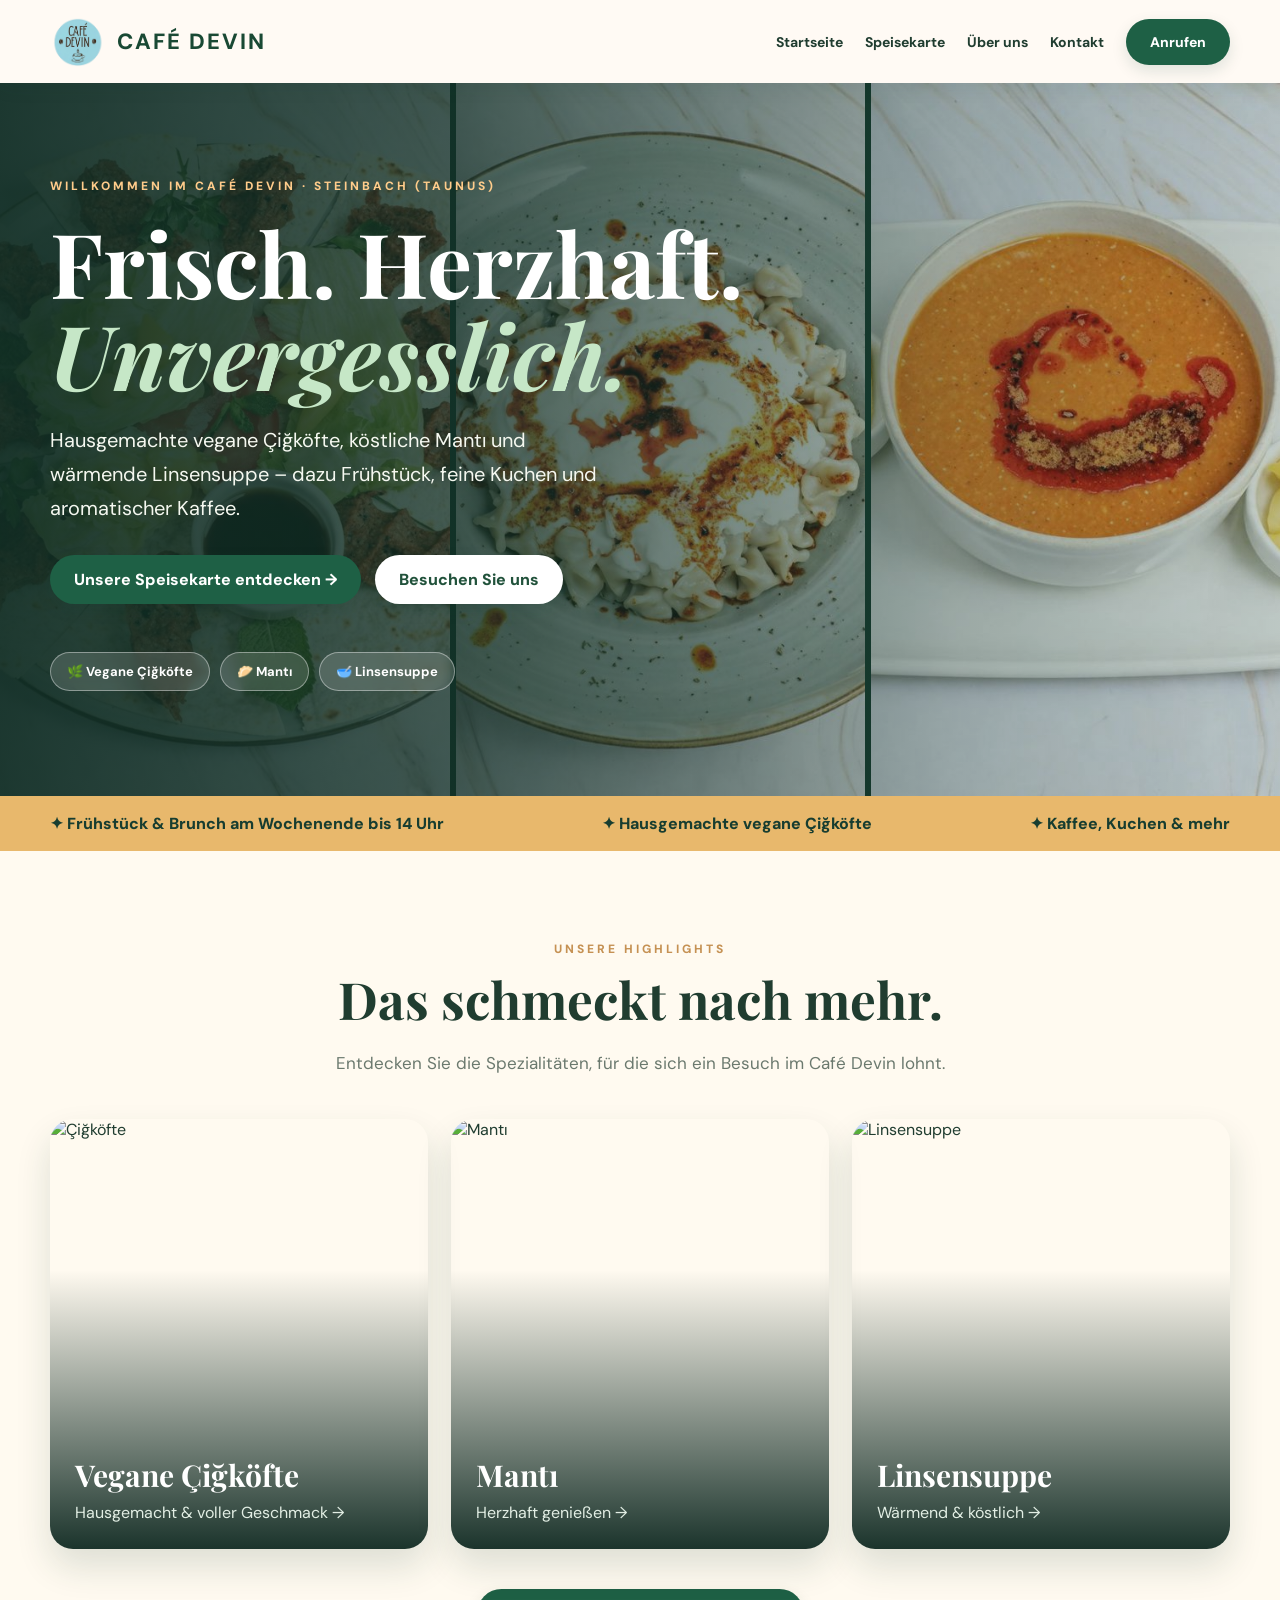
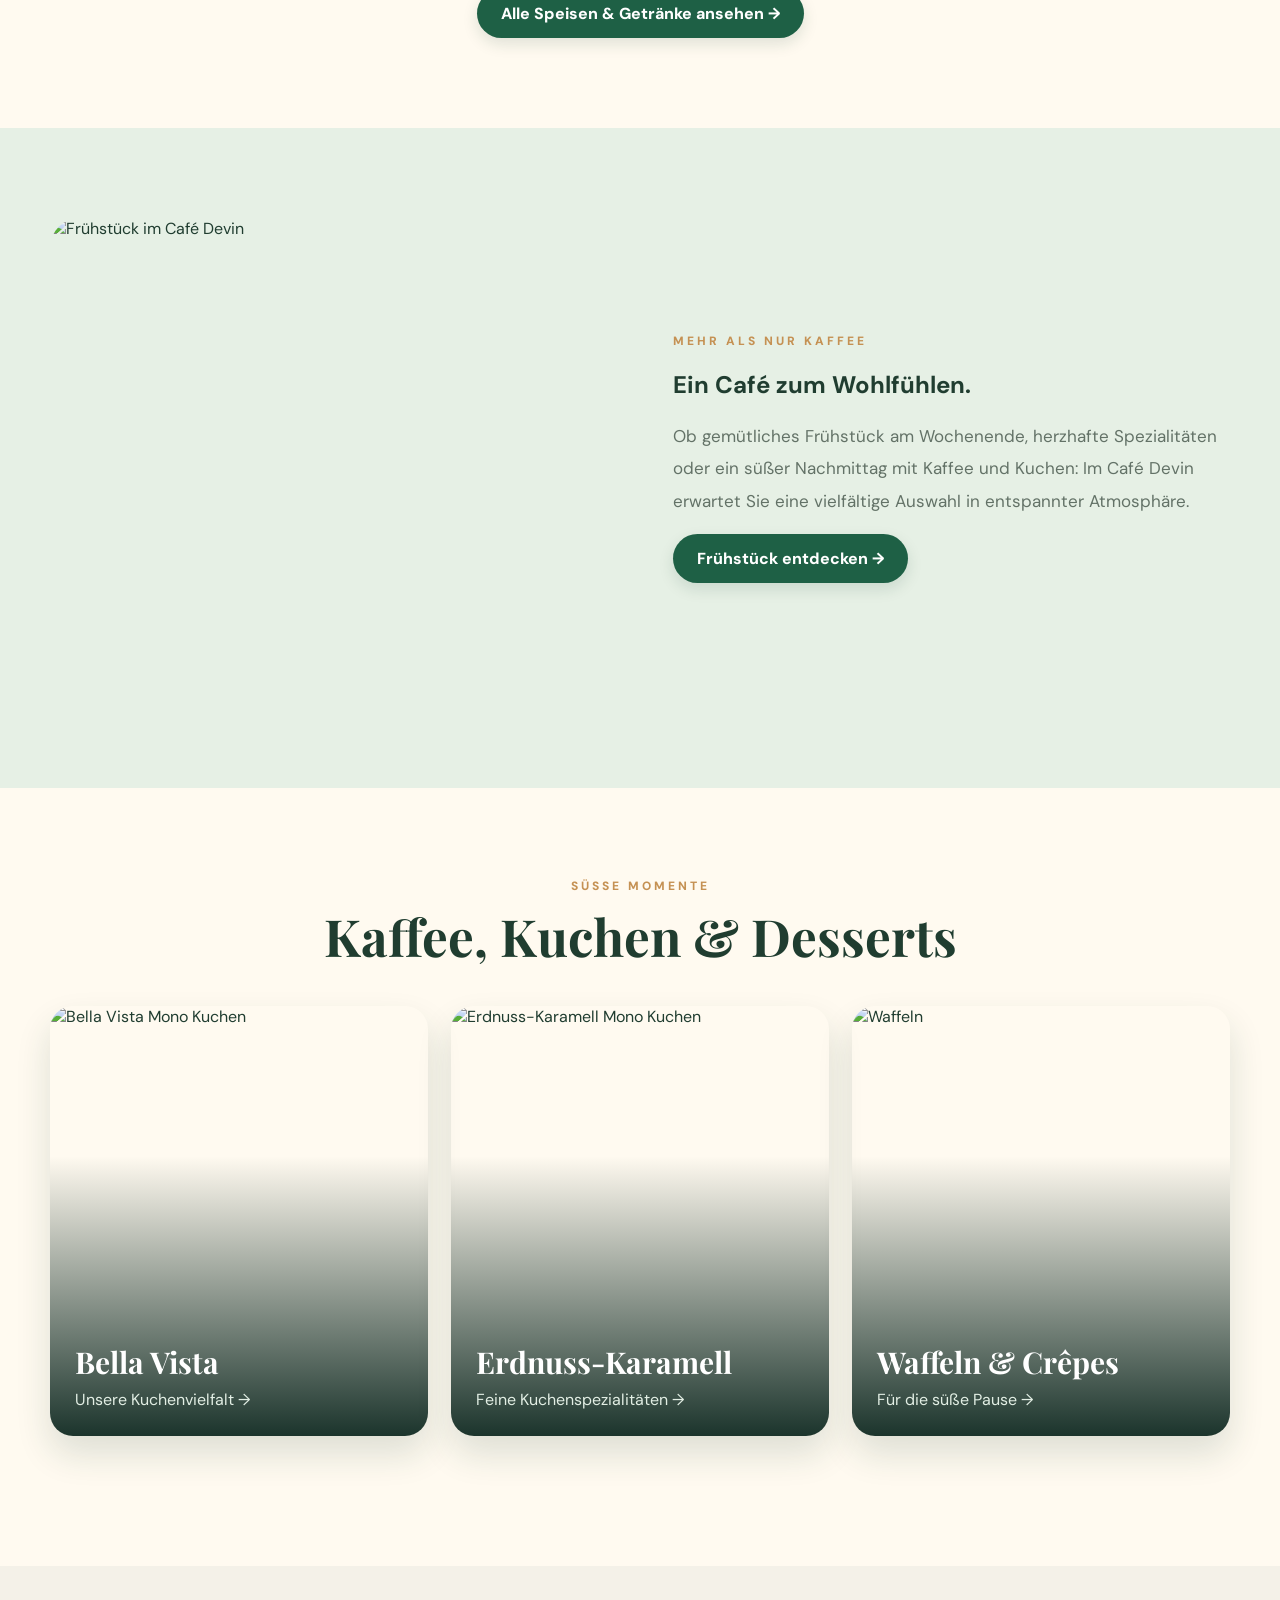
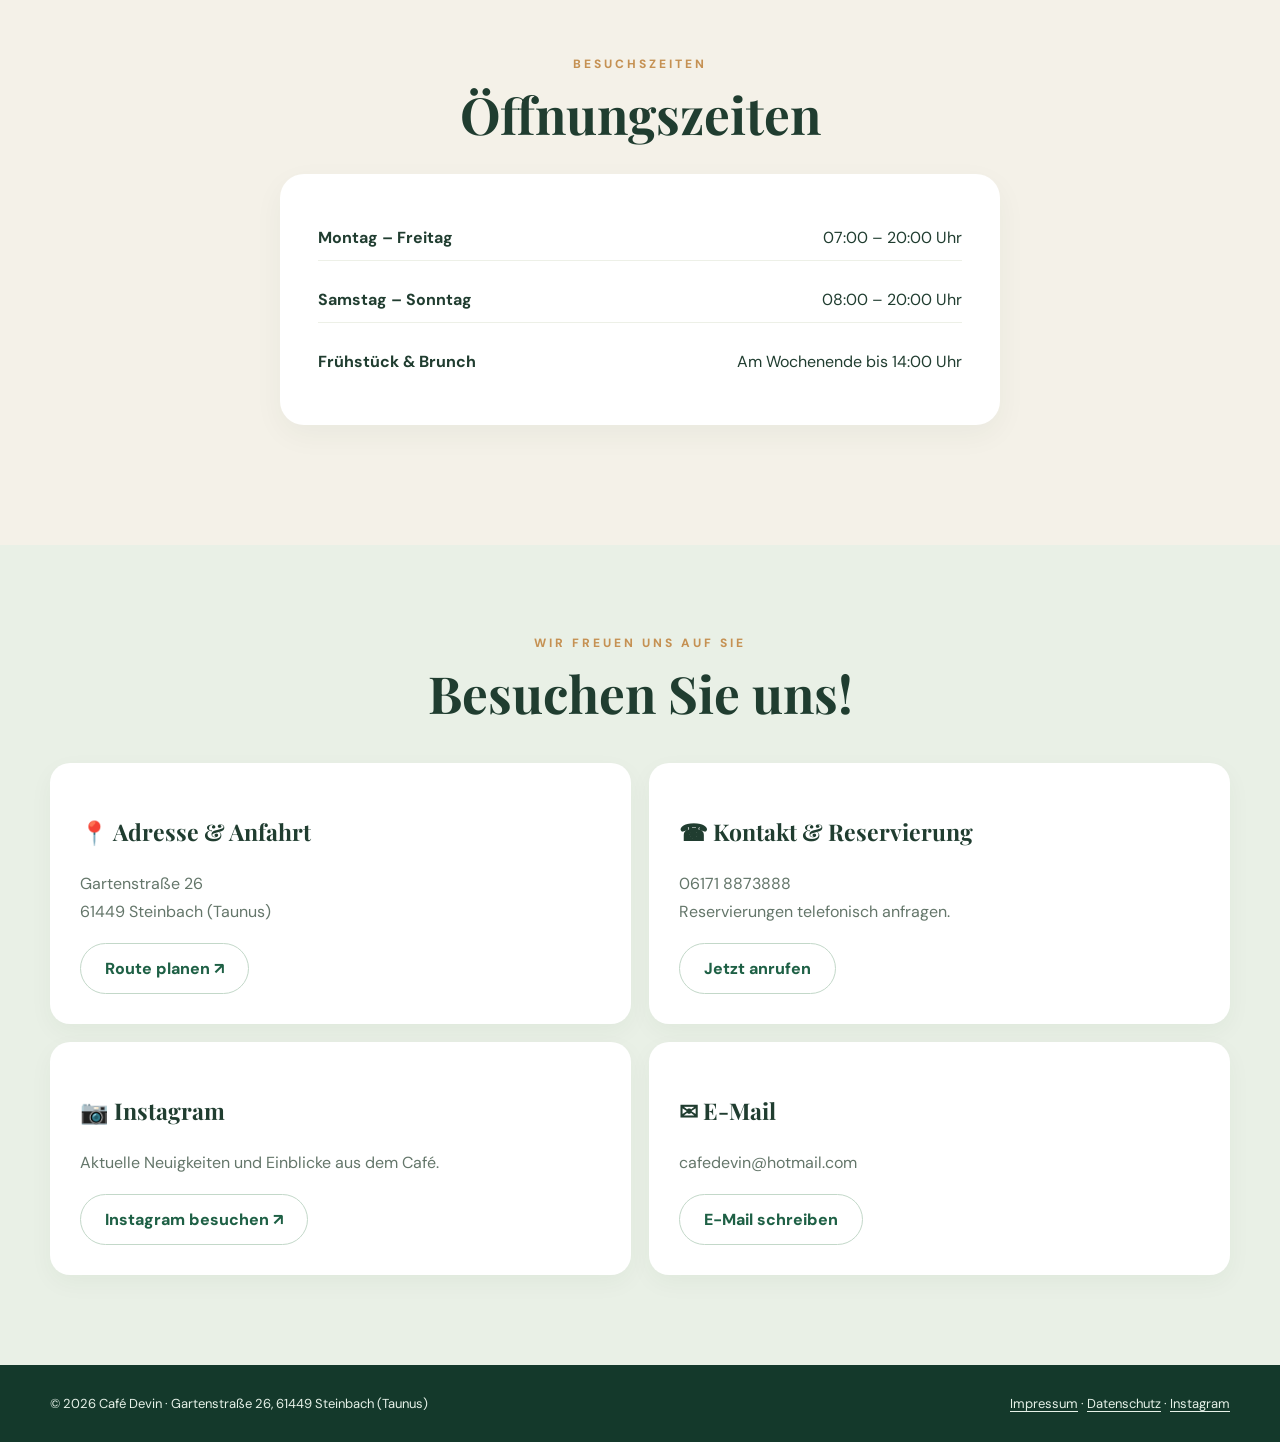
==== commit 4f8d8197: "Update index.html" ====
--- a/index.html
+++ b/index.html
@@ -1 +1 @@
-<!doctype html><html lang="de"><head><meta charset="utf-8"><meta name="viewport" content="width=device-width,initial-scale=1"><link rel="stylesheet" href="style.css"><meta name="theme-color" content="#173d30"><title>Café Devin | Frühstück, Mantı & Çiğköfte in Steinbach</title><meta name="description" content="Café Devin in Steinbach: Mantı, Linsensuppe, hausgemachte vegane Çiğköfte, Frühstück, Kuchen und Kaffee. Entdecken Sie unsere Speisekarte."></head><body><header><div class="wrap nav"><a class="logo" href="index.html"><img src="logo.png" alt="Café Devin – offizielles Logo" onerror="this.style.display='none'">CAFÉ DEVIN</a><nav class="links"><a href="index.html">Startseite</a><a href="speisekarte.html">Speisekarte</a><a href="index.html#ueber">Über uns</a><a href="index.html#kontakt">Kontakt</a><a class="btn" href="tel:+4961718873888">Anrufen</a></nav></div></header><main><section class="hero-new"><div class="hero-photo-grid"><img src="images/cig.jpg" alt="Hausgemachte vegane Çiğköfte"><img src="images/manti.jpg" alt="Mantı mit Joghurt"><img src="images/soup.jpg" alt="Linsensuppe"></div><div class="wrap hero-content"><div class="eyebrow">Willkommen im Café Devin · Steinbach (Taunus)</div><h1>Frisch. Herzhaft.<br><em>Unvergesslich.</em></h1><p>Hausgemachte vegane Çiğköfte, köstliche Mantı und wärmende Linsensuppe – dazu Frühstück, feine Kuchen und aromatischer Kaffee.</p><div class="actions"><a class="btn" href="speisekarte.html">Unsere Speisekarte entdecken →</a><a class="btn light" href="#kontakt">Besuchen Sie uns</a></div><div class="hero-tags"><span>🌿 Vegane Çiğköfte</span><span>🥟 Mantı</span><span>🥣 Linsensuppe</span></div></div></section><div class="band"><div class="wrap"><span>✦ Frühstück & Brunch am Wochenende bis 14 Uhr</span><span>✦ Hausgemachte vegane Çiğköfte</span><span>✦ Kaffee, Kuchen & mehr</span></div></div><section class="section wrap"><div class="center"><div class="eyebrow">Unsere Highlights</div><h2>Das schmeckt nach mehr.</h2><p class="sub">Entdecken Sie die Spezialitäten, für die sich ein Besuch im Café Devin lohnt.</p></div><div class="showcase"><a href="speisekarte.html#cigkoefte"><img src="images/cig.jpg" alt="Çiğköfte" loading="lazy"><div class="caption"><h3>Vegane Çiğköfte</h3><p>Hausgemacht & voller Geschmack →</p></div></a><a href="speisekarte.html#warme"><img src="images/manti.jpg" alt="Mantı" loading="lazy"><div class="caption"><h3>Mantı</h3><p>Herzhaft genießen →</p></div></a><a href="speisekarte.html#warme"><img src="images/soup.jpg" alt="Linsensuppe" loading="lazy"><div class="caption"><h3>Linsensuppe</h3><p>Wärmend & köstlich →</p></div></a></div><div class="center"><a class="btn" href="speisekarte.html">Alle Speisen & Getränke ansehen →</a></div></section><section class="feature-strip" id="ueber"><div class="wrap feature-layout"><img src="images/fruh.jpg" alt="Frühstück im Café Devin" loading="lazy"><div><div class="eyebrow">Mehr als nur Kaffee</div><h2>Ein Café zum Wohlfühlen.</h2><p>Ob gemütliches Frühstück am Wochenende, herzhafte Spezialitäten oder ein süßer Nachmittag mit Kaffee und Kuchen: Im Café Devin erwartet Sie eine vielfältige Auswahl in entspannter Atmosphäre.</p><a href="speisekarte.html#fruehstueck" class="btn">Frühstück entdecken →</a></div></div></section><section class="section wrap"><div class="center"><div class="eyebrow">Süße Momente</div><h2>Kaffee, Kuchen & Desserts</h2></div><div class="showcase"><a href="speisekarte.html#desserts"><img src="images/bella.jpg" alt="Bella Vista Mono Kuchen" loading="lazy"><div class="caption"><h3>Bella Vista</h3><p>Unsere Kuchenvielfalt →</p></div></a><a href="speisekarte.html#desserts"><img src="images/erdnuss.jpg" alt="Erdnuss-Karamell Mono Kuchen" loading="lazy"><div class="caption"><h3>Erdnuss-Karamell</h3><p>Feine Kuchenspezialitäten →</p></div></a><a href="speisekarte.html#desserts"><img src="images/waffle.jpg" alt="Waffeln" loading="lazy"><div class="caption"><h3>Waffeln & Crêpes</h3><p>Für die süße Pause →</p></div></a></div></section><section id="zeiten" class="section" style="background:#f4f1e8"><div class="wrap center"><div class="eyebrow">Besuchszeiten</div><h2>Öffnungszeiten</h2><div class="hours"><p><strong>Montag – Freitag</strong><span>07:00 – 20:00 Uhr</span></p><p><strong>Samstag – Sonntag</strong><span>08:00 – 20:00 Uhr</span></p><p><strong>Frühstück & Brunch</strong><span>Am Wochenende bis 14:00 Uhr</span></p></div></div></section><section class="section contact" id="kontakt"><div class="wrap"><div class="center"><div class="eyebrow">Wir freuen uns auf Sie</div><h2>Besuchen Sie uns!</h2></div><div class="contactgrid"><article><h3>📍 Adresse & Anfahrt</h3><p>Gartenstraße 26<br>61449 Steinbach (Taunus)</p><a class="btn outline" target="_blank" rel="noopener" href="https://www.google.com/maps/search/?api=1&amp;query=Gartenstra%C3%9Fe+26%2C+61449+Steinbach">Route planen ↗</a></article><article><h3>☎ Kontakt & Reservierung</h3><p>06171 8873888<br>Reservierungen telefonisch anfragen.</p><a class="btn outline" href="tel:+4961718873888">Jetzt anrufen</a></article><article><h3>📷 Instagram</h3><p>Aktuelle Neuigkeiten und Einblicke aus dem Café.</p><a class="btn outline" href="https://www.instagram.com/cafedevinsteinbach/" target="_blank" rel="noopener">Instagram besuchen ↗</a></article><article><h3>✉ E-Mail</h3><p>cafedevin@hotmail.com</p><a class="btn outline" href="mailto:cafedevin@hotmail.com">E-Mail schreiben</a></article></div></div></section></main><footer><div class="wrap"><span>© 2026 Café Devin · Gartenstraße 26, 61449 Steinbach (Taunus)</span><span><a href="impressum.html">Impressum</a> · <a href="datenschutz.html">Datenschutz</a> · <a href="https://www.instagram.com/cafedevinsteinbach/" rel="noopener" target="_blank">Instagram</a></span></div></footer></body></html>+<!doctype html><html lang="de"><head><meta charset="utf-8"><meta name="viewport" content="width=device-width,initial-scale=1"><link rel="stylesheet" href="style.css"><meta name="theme-color" content="#173d30"><title>Café Devin | Frühstück, Mantı & Çiğköfte in Steinbach</title><meta name="description" content="Café Devin in Steinbach: Mantı, Linsensuppe, hausgemachte vegane Çiğköfte, Frühstück, Kuchen und Kaffee. Entdecken Sie unsere Speisekarte."></head><body><header><div class="wrap nav"><a class="logo" href="index.html"><img src="logo.png" alt="Café Devin – offizielles Logo" onerror="this.style.display='none'">CAFÉ DEVIN</a><nav class="links"><a href="index.html">Startseite</a><a href="speisekarte.html">Speisekarte</a><a href="index.html#ueber">Über uns</a><a href="index.html#kontakt">Kontakt</a><a class="btn" href="tel:+4961718873888">Anrufen</a></nav></div></header><main><section class="hero-new"><div class="hero-photo-grid"><img src="cig.jpg" alt="Hausgemachte vegane Çiğköfte"><img src="manti.jpg" alt="Mantı mit Joghurt"><img src="soup.jpg" alt="Linsensuppe"></div><div class="wrap hero-content"><div class="eyebrow">Willkommen im Café Devin · Steinbach (Taunus)</div><h1>Frisch. Herzhaft.<br><em>Unvergesslich.</em></h1><p>Hausgemachte vegane Çiğköfte, köstliche Mantı und wärmende Linsensuppe – dazu Frühstück, feine Kuchen und aromatischer Kaffee.</p><div class="actions"><a class="btn" href="speisekarte.html">Unsere Speisekarte entdecken →</a><a class="btn light" href="#kontakt">Besuchen Sie uns</a></div><div class="hero-tags"><span>🌿 Vegane Çiğköfte</span><span>🥟 Mantı</span><span>🥣 Linsensuppe</span></div></div></section><div class="band"><div class="wrap"><span>✦ Frühstück & Brunch am Wochenende bis 14 Uhr</span><span>✦ Hausgemachte vegane Çiğköfte</span><span>✦ Kaffee, Kuchen & mehr</span></div></div><section class="section wrap"><div class="center"><div class="eyebrow">Unsere Highlights</div><h2>Das schmeckt nach mehr.</h2><p class="sub">Entdecken Sie die Spezialitäten, für die sich ein Besuch im Café Devin lohnt.</p></div><div class="showcase"><a href="speisekarte.html#cigkoefte"><img src="images/cig.jpg" alt="Çiğköfte" loading="lazy"><div class="caption"><h3>Vegane Çiğköfte</h3><p>Hausgemacht & voller Geschmack →</p></div></a><a href="speisekarte.html#warme"><img src="images/manti.jpg" alt="Mantı" loading="lazy"><div class="caption"><h3>Mantı</h3><p>Herzhaft genießen →</p></div></a><a href="speisekarte.html#warme"><img src="images/soup.jpg" alt="Linsensuppe" loading="lazy"><div class="caption"><h3>Linsensuppe</h3><p>Wärmend & köstlich →</p></div></a></div><div class="center"><a class="btn" href="speisekarte.html">Alle Speisen & Getränke ansehen →</a></div></section><section class="feature-strip" id="ueber"><div class="wrap feature-layout"><img src="images/fruh.jpg" alt="Frühstück im Café Devin" loading="lazy"><div><div class="eyebrow">Mehr als nur Kaffee</div><h2>Ein Café zum Wohlfühlen.</h2><p>Ob gemütliches Frühstück am Wochenende, herzhafte Spezialitäten oder ein süßer Nachmittag mit Kaffee und Kuchen: Im Café Devin erwartet Sie eine vielfältige Auswahl in entspannter Atmosphäre.</p><a href="speisekarte.html#fruehstueck" class="btn">Frühstück entdecken →</a></div></div></section><section class="section wrap"><div class="center"><div class="eyebrow">Süße Momente</div><h2>Kaffee, Kuchen & Desserts</h2></div><div class="showcase"><a href="speisekarte.html#desserts"><img src="images/bella.jpg" alt="Bella Vista Mono Kuchen" loading="lazy"><div class="caption"><h3>Bella Vista</h3><p>Unsere Kuchenvielfalt →</p></div></a><a href="speisekarte.html#desserts"><img src="images/erdnuss.jpg" alt="Erdnuss-Karamell Mono Kuchen" loading="lazy"><div class="caption"><h3>Erdnuss-Karamell</h3><p>Feine Kuchenspezialitäten →</p></div></a><a href="speisekarte.html#desserts"><img src="images/waffle.jpg" alt="Waffeln" loading="lazy"><div class="caption"><h3>Waffeln & Crêpes</h3><p>Für die süße Pause →</p></div></a></div></section><section id="zeiten" class="section" style="background:#f4f1e8"><div class="wrap center"><div class="eyebrow">Besuchszeiten</div><h2>Öffnungszeiten</h2><div class="hours"><p><strong>Montag – Freitag</strong><span>07:00 – 20:00 Uhr</span></p><p><strong>Samstag – Sonntag</strong><span>08:00 – 20:00 Uhr</span></p><p><strong>Frühstück & Brunch</strong><span>Am Wochenende bis 14:00 Uhr</span></p></div></div></section><section class="section contact" id="kontakt"><div class="wrap"><div class="center"><div class="eyebrow">Wir freuen uns auf Sie</div><h2>Besuchen Sie uns!</h2></div><div class="contactgrid"><article><h3>📍 Adresse & Anfahrt</h3><p>Gartenstraße 26<br>61449 Steinbach (Taunus)</p><a class="btn outline" target="_blank" rel="noopener" href="https://www.google.com/maps/search/?api=1&amp;query=Gartenstra%C3%9Fe+26%2C+61449+Steinbach">Route planen ↗</a></article><article><h3>☎ Kontakt & Reservierung</h3><p>06171 8873888<br>Reservierungen telefonisch anfragen.</p><a class="btn outline" href="tel:+4961718873888">Jetzt anrufen</a></article><article><h3>📷 Instagram</h3><p>Aktuelle Neuigkeiten und Einblicke aus dem Café.</p><a class="btn outline" href="https://www.instagram.com/cafedevinsteinbach/" target="_blank" rel="noopener">Instagram besuchen ↗</a></article><article><h3>✉ E-Mail</h3><p>cafedevin@hotmail.com</p><a class="btn outline" href="mailto:cafedevin@hotmail.com">E-Mail schreiben</a></article></div></div></section></main><footer><div class="wrap"><span>© 2026 Café Devin · Gartenstraße 26, 61449 Steinbach (Taunus)</span><span><a href="impressum.html">Impressum</a> · <a href="datenschutz.html">Datenschutz</a> · <a href="https://www.instagram.com/cafedevinsteinbach/" rel="noopener" target="_blank">Instagram</a></span></div></footer></body></html>
